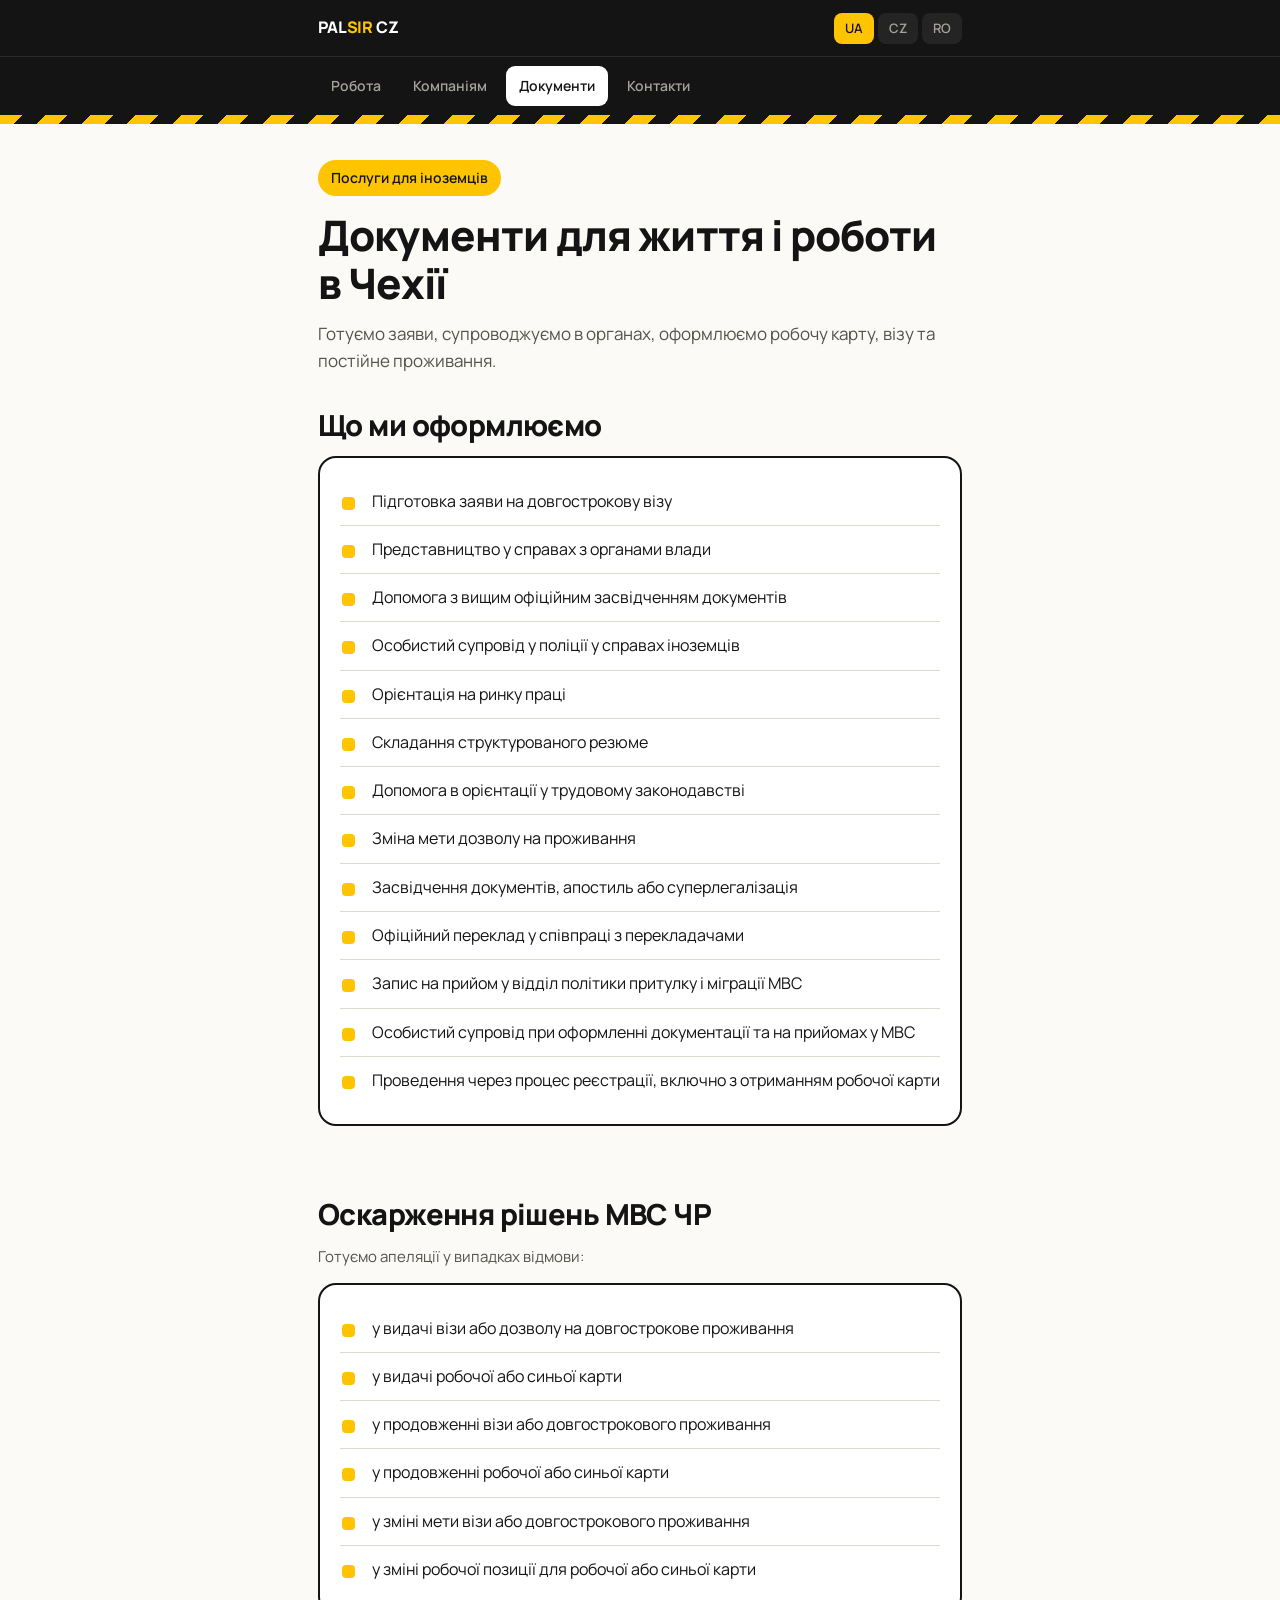
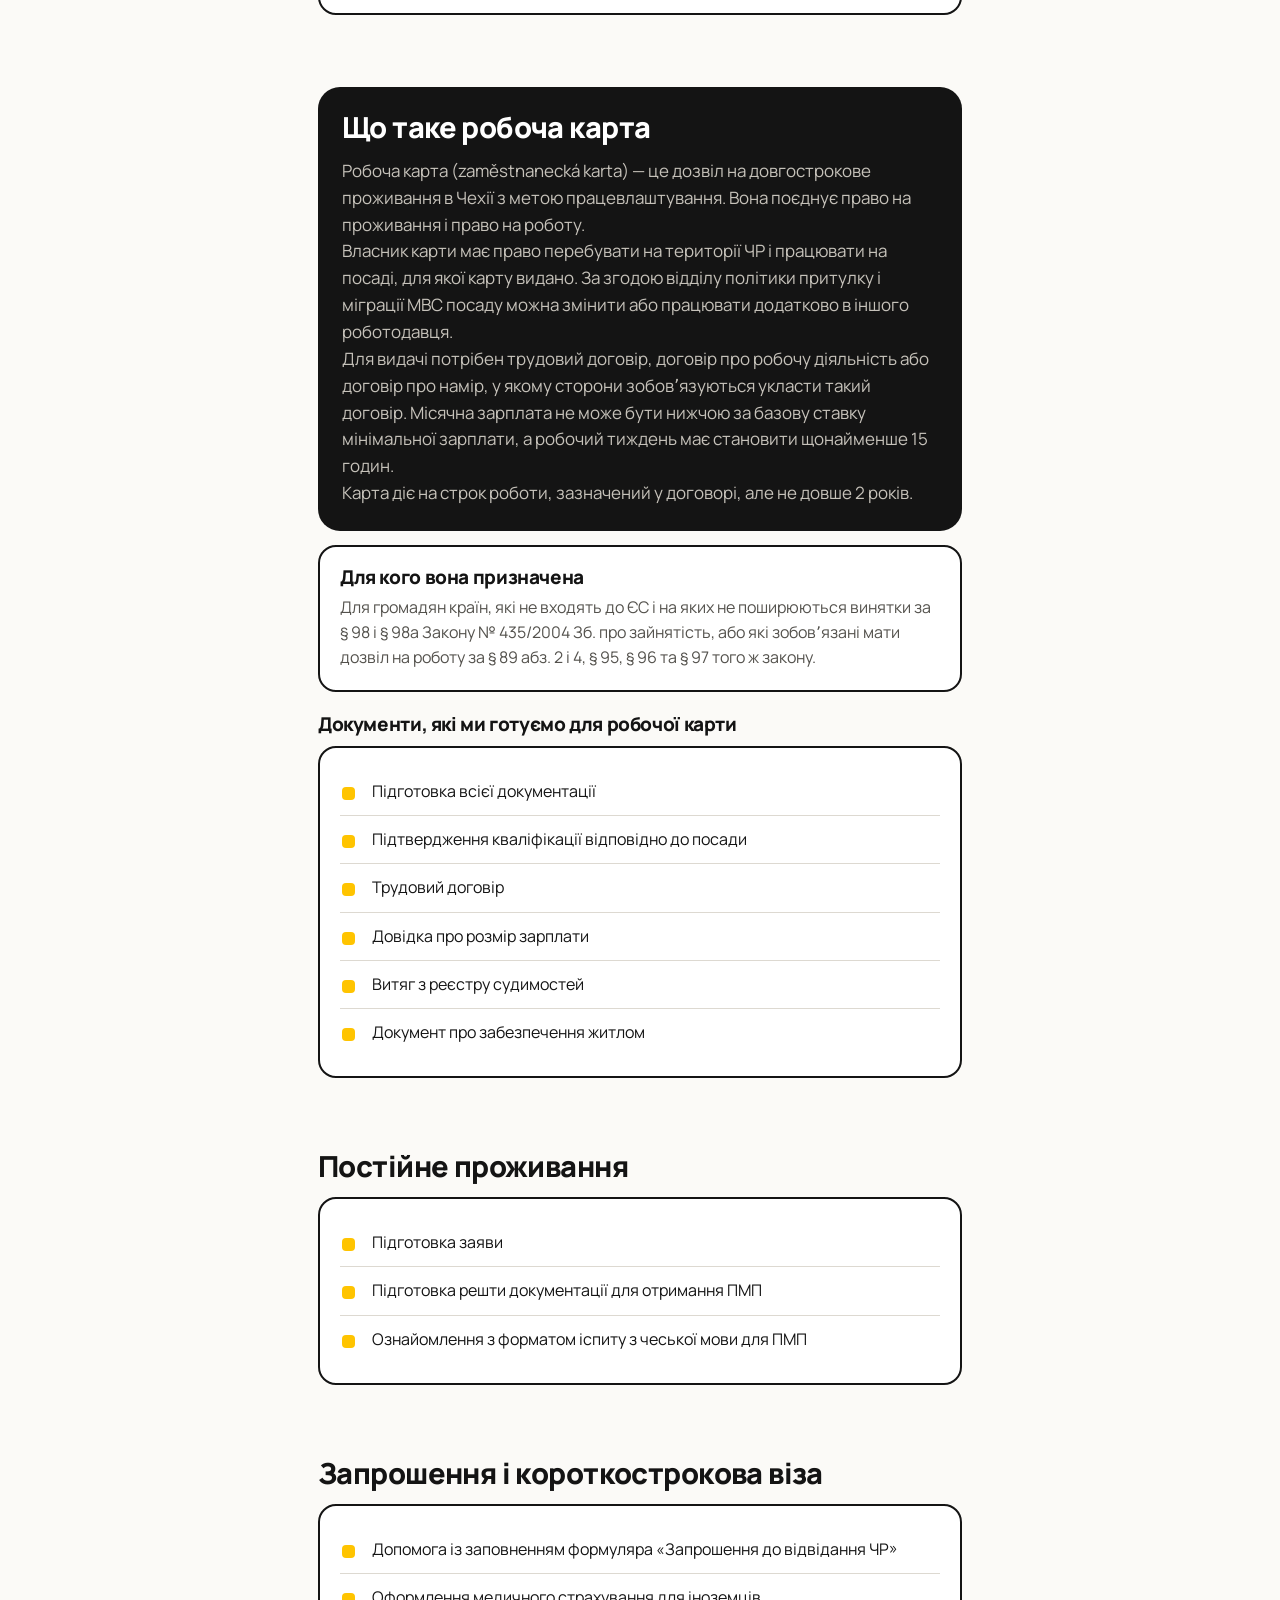
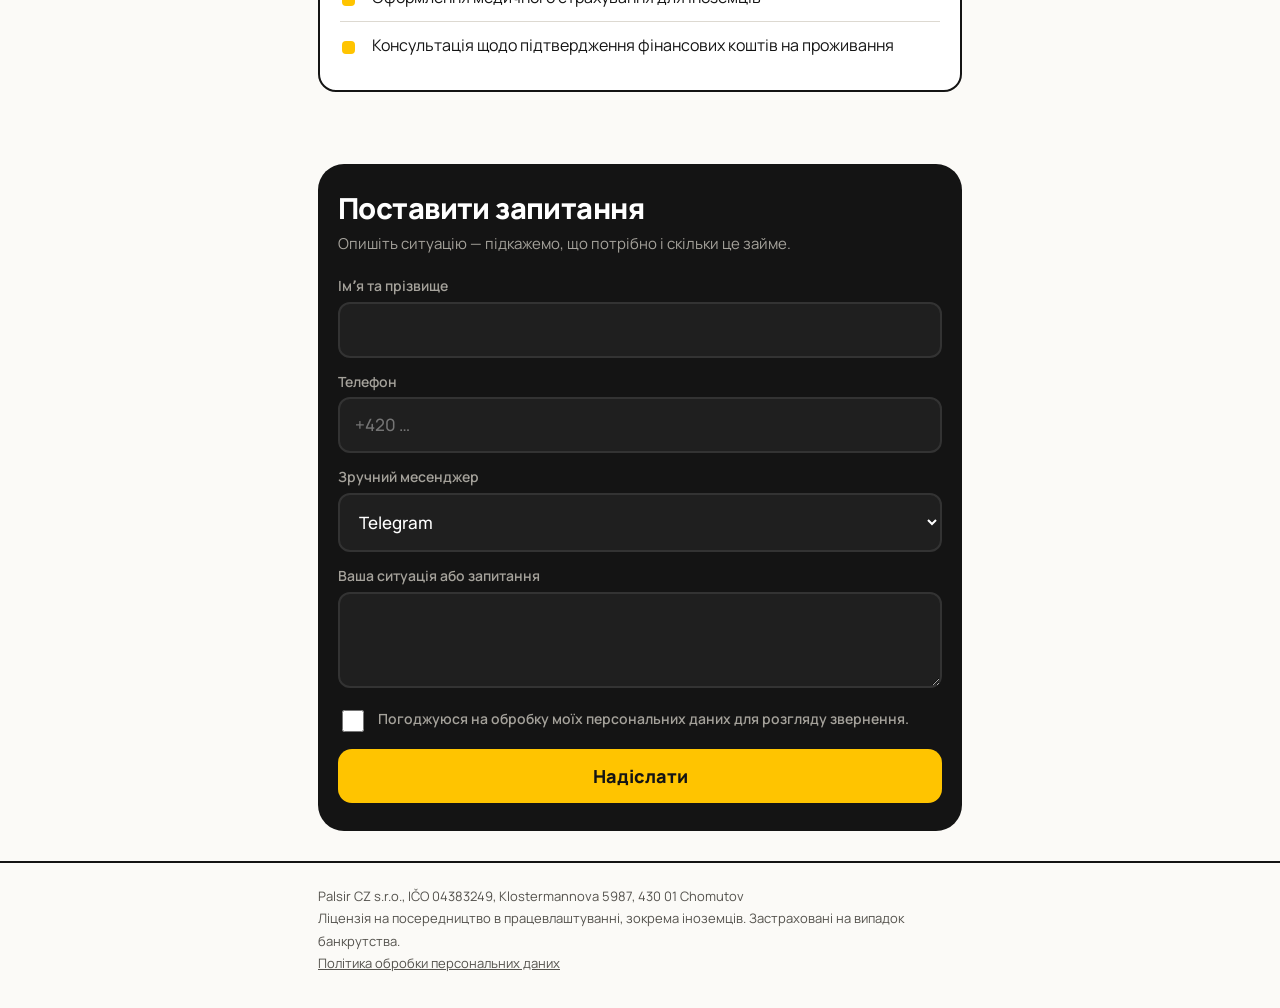
==== dokumenty.html @ dd2554b1 "Add files via upload" ====
<!DOCTYPE html>
<html lang="uk">
<head>
<meta charset="utf-8">
<meta name="viewport" content="width=device-width, initial-scale=1">
<title>Документи для іноземців | Palsir CZ</title>
<meta name="description" content="Робоча карта, довгострокова віза, постійне проживання, запрошення. Оформлення документів і супровід в органах ЧР.">
<link rel="preconnect" href="https://fonts.googleapis.com">
<link rel="preconnect" href="https://fonts.gstatic.com" crossorigin>
<link href="https://fonts.googleapis.com/css2?family=Manrope:wght@400;500;600;800&display=swap" rel="stylesheet">
<link rel="stylesheet" href="style.css">
</head>
<body>

<div class="bar"><div class="wrap">
  <a class="mark" href="index.html">PAL<em>SIR</em> CZ</a>
  <div class="langs" role="group">
    <button data-lang="uk" aria-pressed="true">UA</button>
    <button data-lang="cs" aria-pressed="false">CZ</button>
    <button data-lang="ro" aria-pressed="false">RO</button>
  </div>
</div></div>
<nav class="nav"><div class="wrap">
  <a href="index.html" data-i="navJobs"></a>
  <a href="firmam.html" data-i="navFirms"></a>
  <a href="dokumenty.html" aria-current="page" data-i="navDocs"></a>
  <a href="kontakt.html" data-i="navContact"></a>
</div></nav>
<div class="hazard"></div>

<header><div class="wrap">
  <span class="tag" data-i="tag"></span>
  <h1 data-i="h1"></h1>
  <p class="lead" data-i="lead"></p>
</div></header>

<section><div class="wrap">
  <h2 data-i="agendaTitle"></h2>
  <div class="block"><ul class="ticks" data-html="agendaList"></ul></div>
</div></section>

<section><div class="wrap">
  <h2 data-i="appealTitle"></h2>
  <p class="note" style="margin-bottom:14px" data-i="appealIntro"></p>
  <div class="block"><ul class="ticks" data-html="appealList"></ul></div>
</div></section>

<section><div class="wrap">
  <div class="dark">
    <h2 data-i="cardTitle"></h2>
    <div data-html="cardText"></div>
  </div>
  <div class="block" style="margin-top:14px">
    <h3 data-i="cardWhoTitle"></h3><p data-i="cardWhoText"></p>
  </div>
  <h3 style="margin:22px 0 10px" data-i="cardDocsTitle"></h3>
  <div class="block"><ul class="ticks" data-html="cardDocsList"></ul></div>
</div></section>

<section><div class="wrap">
  <h2 data-i="permTitle"></h2>
  <div class="block"><ul class="ticks" data-html="permList"></ul></div>
</div></section>

<section><div class="wrap">
  <h2 data-i="visaTitle"></h2>
  <div class="block"><ul class="ticks" data-html="visaList"></ul></div>
</div></section>

<div class="wrap"><div class="formsec" id="form">
  <h2 data-i="formTitle"></h2>
  <p class="sub" data-i="formSub"></p>
  <form id="applyForm" class="f" novalidate>
    <div><label for="f-name" data-i="fName"></label><input id="f-name" name="name" required autocomplete="name"></div>
    <div><label for="f-phone" data-i="fPhone"></label><input id="f-phone" name="phone" type="tel" required placeholder="+420 …" autocomplete="tel"></div>
    <div><label for="f-msg" data-i="fMessenger"></label>
      <select id="f-msg" name="messenger">
        <option>Telegram</option><option>Viber</option><option>WhatsApp</option><option data-i="fCall"></option>
      </select></div>
    <div><label for="f-note" data-i="fQuestion"></label><textarea id="f-note" name="note"></textarea></div>
    <div class="check"><input id="f-ok" type="checkbox" required>
      <label for="f-ok" style="margin:0" data-i="fConsent"></label></div>
    <button class="send" type="submit" data-i="fSubmit"></button>
    <div class="msg" id="formMsg"></div>
  </form>
</div></div>

<footer><div class="wrap">
  <p data-i="footCompany"></p>
  <p data-i="footLicense"></p>
  <p><a href="privacy.html" data-i="footPrivacy"></a></p>
</div></footer>

<nav class="dock">
  <a class="call" href="tel:+420608067777" data-i="dockCall"></a>
  <a class="apply" href="#form" data-i="dockApply"></a>
</nav>

<script src="common.js"></script>
<script>
const PAGE = {
uk:{
 tag:"Послуги для іноземців",
 h1:"Документи для життя і роботи в Чехії",
 lead:"Готуємо заяви, супроводжуємо в органах, оформлюємо робочу карту, візу та постійне проживання.",
 agendaTitle:"Що ми оформлюємо",
 agendaList:`<li>Підготовка заяви на довгострокову візу</li>
<li>Представництво у справах з органами влади</li>
<li>Допомога з вищим офіційним засвідченням документів</li>
<li>Особистий супровід у поліції у справах іноземців</li>
<li>Орієнтація на ринку праці</li>
<li>Складання структурованого резюме</li>
<li>Допомога в орієнтації у трудовому законодавстві</li>
<li>Зміна мети дозволу на проживання</li>
<li>Засвідчення документів, апостиль або суперлегалізація</li>
<li>Офіційний переклад у співпраці з перекладачами</li>
<li>Запис на прийом у відділ політики притулку і міграції МВС</li>
<li>Особистий супровід при оформленні документації та на прийомах у МВС</li>
<li>Проведення через процес реєстрації, включно з отриманням робочої карти</li>`,
 appealTitle:"Оскарження рішень МВС ЧР",
 appealIntro:"Готуємо апеляції у випадках відмови:",
 appealList:`<li>у видачі візи або дозволу на довгострокове проживання</li>
<li>у видачі робочої або синьої карти</li>
<li>у продовженні візи або довгострокового проживання</li>
<li>у продовженні робочої або синьої карти</li>
<li>у зміні мети візи або довгострокового проживання</li>
<li>у зміні робочої позиції для робочої або синьої карти</li>`,
 cardTitle:"Що таке робоча карта",
 cardText:`<p>Робоча карта (zaměstnanecká karta) — це дозвіл на довгострокове проживання в Чехії з метою працевлаштування. Вона поєднує право на проживання і право на роботу.</p>
<p>Власник карти має право перебувати на території ЧР і працювати на посаді, для якої карту видано. За згодою відділу політики притулку і міграції МВС посаду можна змінити або працювати додатково в іншого роботодавця.</p>
<p>Для видачі потрібен трудовий договір, договір про робочу діяльність або договір про намір, у якому сторони зобовʼязуються укласти такий договір. Місячна зарплата не може бути нижчою за базову ставку мінімальної зарплати, а робочий тиждень має становити щонайменше 15 годин.</p>
<p>Карта діє на строк роботи, зазначений у договорі, але не довше 2 років.</p>`,
 cardWhoTitle:"Для кого вона призначена",
 cardWhoText:"Для громадян країн, які не входять до ЄС і на яких не поширюються винятки за § 98 і § 98a Закону № 435/2004 Зб. про зайнятість, або які зобовʼязані мати дозвіл на роботу за § 89 абз. 2 і 4, § 95, § 96 та § 97 того ж закону.",
 cardDocsTitle:"Документи, які ми готуємо для робочої карти",
 cardDocsList:`<li>Підготовка всієї документації</li>
<li>Підтвердження кваліфікації відповідно до посади</li>
<li>Трудовий договір</li>
<li>Довідка про розмір зарплати</li>
<li>Витяг з реєстру судимостей</li>
<li>Документ про забезпечення житлом</li>`,
 permTitle:"Постійне проживання",
 permList:`<li>Підготовка заяви</li>
<li>Підготовка решти документації для отримання ПМП</li>
<li>Ознайомлення з форматом іспиту з чеської мови для ПМП</li>`,
 visaTitle:"Запрошення і короткострокова віза",
 visaList:`<li>Допомога із заповненням формуляра «Запрошення до відвідання ЧР»</li>
<li>Оформлення медичного страхування для іноземців</li>
<li>Консультація щодо підтвердження фінансових коштів на проживання</li>`,
 formTitle:"Поставити запитання",
 formSub:"Опишіть ситуацію — підкажемо, що потрібно і скільки це займе.",
 fQuestion:"Ваша ситуація або запитання"
},
cs:{
 tag:"Služby pro cizince",
 h1:"Dokumenty pro život a práci v ČR",
 lead:"Vypracujeme žádosti, zastoupíme vás při jednáních s úřady, vyřídíme zaměstnaneckou kartu, vízum i trvalý pobyt.",
 agendaTitle:"Pro cizince zpracujeme tuto agendu",
 agendaList:`<li>Vypracování žádosti o dlouhodobé vízum</li>
<li>Zastoupení při jednáních s úřady</li>
<li>Pomoc s vyšším úředním ověřením</li>
<li>Osobní asistence při jednání s cizineckou policií</li>
<li>Orientace na trhu práce</li>
<li>Vypracování strukturovaného životopisu</li>
<li>Pomoc v orientaci pracovněprávních předpisů</li>
<li>Změna účelu povolení k pobytu</li>
<li>Ověření dokumentů, apostila nebo superlegalizace</li>
<li>Zajištění úředního překladu ve spolupráci s překladateli</li>
<li>Zajištění termínu na MV, odbor azylové a migrační politiky</li>
<li>Osobní asistence při vyřizování dokumentace a při jednání na MV</li>
<li>Provedení procesem registrace včetně převzetí zaměstnanecké karty</li>`,
 appealTitle:"Zpracování odvolání proti rozhodnutí MVČR",
 appealIntro:"Připravíme odvolání v případě zamítnutí:",
 appealList:`<li>žádosti o vydání víza nebo povolení k dlouhodobému pobytu</li>
<li>žádosti o vydání zaměstnanecké nebo modré karty</li>
<li>žádosti o prodloužení víza nebo dlouhodobého pobytu</li>
<li>žádosti o prodloužení zaměstnanecké nebo modré karty</li>
<li>žádosti o změnu účelu víza nebo dlouhodobého pobytu</li>
<li>žádosti o změnu pracovní pozice u zaměstnanecké nebo modré karty</li>`,
 cardTitle:"Co je zaměstnanecká karta",
 cardText:`<p>Zaměstnanecká karta vydaná Českou republikou je povolení k dlouhodobému pobytu za účelem výkonu zaměstnání. Spojuje oprávnění k pobytu i oprávnění k zaměstnání.</p>
<p>Držitel je oprávněn pobývat na území ČR a pracovat na pracovním místě, na které byla karta vydána. Se souhlasem odboru azylové a migrační politiky MV lze místo změnit nebo pracovat na dalším místě či u dalšího zaměstnavatele.</p>
<p>Pro vydání je nezbytná pracovní smlouva, dohoda o pracovní činnosti nebo smlouva o smlouvě budoucí. Měsíční mzda nesmí být nižší než základní sazba měsíční minimální mzdy a týdenní pracovní doba musí činit nejméně 15 hodin.</p>
<p>Platnost je na dobu výkonu zaměstnání stanovenou ve smlouvě, nejdéle však na 2 roky.</p>`,
 cardWhoTitle:"Pro koho je určena",
 cardWhoText:"Pro cizince ze zemí, které nejsou členy Evropské unie a na které se nevztahuje některá z výjimek uvedených v § 98 a § 98a zákona č. 435/2004 Sb., o zaměstnanosti, nebo kteří jsou povinni mít povolení k zaměstnání podle § 89 odst. 2 a 4, § 95, § 96 a § 97 téhož zákona.",
 cardDocsTitle:"Podklady pro zaměstnaneckou kartu, které zajišťujeme",
 cardDocsList:`<li>Příprava dokumentace pro zaměstnaneckou kartu</li>
<li>Prokázání kvalifikace dle příslušné pracovní pozice</li>
<li>Pracovní smlouva</li>
<li>Mzdový výměr</li>
<li>Výpis z rejstříku trestů</li>
<li>Doklad o zajištění ubytování</li>`,
 permTitle:"Trvalý pobyt",
 permList:`<li>Vypracování žádosti</li>
<li>Příprava další dokumentace k získání trvalého pobytu</li>
<li>Seznámení s podobou zkoušky z českého jazyka pro trvalý pobyt</li>`,
 visaTitle:"Pozvání a krátkodobé vízum",
 visaList:`<li>Pomoc při vyplnění formuláře Pozvání k návštěvě ČR</li>
<li>Sjednání zdravotního pojištění cizinců</li>
<li>Poradenství při doložení finančních prostředků k pobytu</li>`,
 formTitle:"Zeptejte se",
 formSub:"Popište situaci — poradíme, co je potřeba a jak dlouho to trvá.",
 fQuestion:"Vaše situace nebo dotaz"
},
ro:{
 tag:"Servicii pentru străini",
 h1:"Documente pentru viață și muncă în Cehia",
 lead:"Întocmim cererile, vă reprezentăm la autorități, obținem cardul de angajare, viza și rezidența permanentă.",
 agendaTitle:"Ce întocmim pentru străini",
 agendaList:`<li>Întocmirea cererii pentru viza de lungă ședere</li>
<li>Reprezentare în relația cu autoritățile</li>
<li>Asistență la supralegalizarea documentelor</li>
<li>Asistență personală la poliția pentru străini</li>
<li>Orientare pe piața muncii</li>
<li>Redactarea unui CV structurat</li>
<li>Îndrumare privind legislația muncii</li>
<li>Schimbarea scopului permisului de ședere</li>
<li>Legalizarea documentelor, apostilă sau supralegalizare</li>
<li>Traduceri oficiale în colaborare cu traducători autorizați</li>
<li>Programare la Ministerul de Interne, departamentul de politici de azil și migrație</li>
<li>Asistență personală la întocmirea documentelor și la ghișeele ministerului</li>
<li>Însoțire pe tot parcursul înregistrării, inclusiv la ridicarea cardului de angajare</li>`,
 appealTitle:"Contestații împotriva deciziilor Ministerului de Interne",
 appealIntro:"Pregătim contestații în caz de respingere a cererii privind:",
 appealList:`<li>eliberarea vizei sau a permisului de ședere de lungă durată</li>
<li>eliberarea cardului de angajare sau a cărții albastre</li>
<li>prelungirea vizei sau a șederii de lungă durată</li>
<li>prelungirea cardului de angajare sau a cărții albastre</li>
<li>schimbarea scopului vizei sau al șederii de lungă durată</li>
<li>schimbarea postului în cazul cardului de angajare sau al cărții albastre</li>`,
 cardTitle:"Ce este cardul de angajare",
 cardText:`<p>Cardul de angajare (zaměstnanecká karta) este un permis de ședere de lungă durată în Cehia în scop de muncă. Reunește dreptul de ședere și dreptul de a lucra.</p>
<p>Titularul are dreptul să locuiască în Cehia și să lucreze pe postul pentru care a fost emis cardul. Cu acordul departamentului de politici de azil și migrație, postul poate fi schimbat sau se poate lucra suplimentar la alt angajator.</p>
<p>Pentru emitere este necesar un contract de muncă, un contract de activitate sau un antecontract. Salariul lunar nu poate fi mai mic decât salariul minim de bază, iar programul săptămânal trebuie să fie de cel puțin 15 ore.</p>
<p>Valabilitatea este pe durata angajării prevăzute în contract, dar cel mult 2 ani.</p>`,
 cardWhoTitle:"Cui i se adresează",
 cardWhoText:"Cetățenilor din state care nu sunt membre ale Uniunii Europene și cărora nu li se aplică excepțiile din § 98 și § 98a din Legea nr. 435/2004 privind ocuparea forței de muncă, sau care au obligația de a deține permis de muncă conform § 89 alin. 2 și 4, § 95, § 96 și § 97 din aceeași lege.",
 cardDocsTitle:"Documentele pe care le pregătim pentru cardul de angajare",
 cardDocsList:`<li>Pregătirea întregii documentații</li>
<li>Dovada calificării corespunzătoare postului</li>
<li>Contractul de muncă</li>
<li>Decizia de salarizare</li>
<li>Cazierul judiciar</li>
<li>Dovada asigurării cazării</li>`,
 permTitle:"Rezidență permanentă",
 permList:`<li>Întocmirea cererii</li>
<li>Pregătirea documentației necesare pentru obținerea rezidenței permanente</li>
<li>Familiarizarea cu formatul examenului de limbă cehă pentru rezidența permanentă</li>`,
 visaTitle:"Invitație și viză de scurtă ședere",
 visaList:`<li>Asistență la completarea formularului de invitație în Cehia</li>
<li>Încheierea asigurării medicale pentru străini</li>
<li>Consultanță privind dovada mijloacelor financiare pentru ședere</li>`,
 formTitle:"Puneți o întrebare",
 formSub:"Descrieți situația — vă spunem ce este necesar și cât durează.",
 fQuestion:"Situația sau întrebarea dumneavoastră"
}
};
initI18n(PAGE, {title:"h1"});
initForm("applyForm","formMsg");
</script>
</body>
</html>
---- style.css ----
/* ================================================================
   PALSIR CZ — спільні стилі
   Кольори міняються тут, у :root — і одразу на всіх сторінках
   ================================================================ */
:root{
  --ink:#141414;
  --yellow:#FFC400;
  --yellow-deep:#E0AC00;
  --paper:#FBFAF7;
  --body:#54524D;
  --line:#141414;
  --soft:#DDD9D1;
}
*{box-sizing:border-box}
html{scroll-behavior:smooth}
body{margin:0;background:var(--paper);color:var(--ink);
  font-family:Manrope,system-ui,sans-serif;font-size:17px;line-height:1.58;
  -webkit-font-smoothing:antialiased;padding-bottom:84px}
@media(min-width:800px){body{padding-bottom:0}}
h1,h2,h3{margin:0;font-weight:800;line-height:1.13;letter-spacing:-.02em}
p{margin:0}
a{color:inherit}
img{max-width:100%}
.wrap{max-width:680px;margin:0 auto;padding:0 18px}
:focus-visible{outline:3px solid var(--yellow);outline-offset:2px}
@media (prefers-reduced-motion:reduce){*{transition:none!important}}

/* ---------- шапка ---------- */
.bar{position:sticky;top:0;z-index:30;background:var(--ink);color:#fff}
.bar .wrap{display:flex;align-items:center;height:56px;gap:10px}
.mark{font-weight:800;font-size:16px;text-decoration:none;letter-spacing:-.01em;white-space:nowrap}
.mark em{font-style:normal;color:var(--yellow)}
.langs{margin-left:auto;display:flex;gap:4px}
.langs button{font:600 13px/1 Manrope,sans-serif;background:#242424;color:#A5A29B;border:0;
  padding:9px 11px;border-radius:8px;cursor:pointer}
.langs button[aria-pressed="true"]{background:var(--yellow);color:var(--ink)}
.hazard{height:9px;background:repeating-linear-gradient(135deg,var(--yellow) 0 16px,var(--ink) 16px 32px)}

/* ---------- навігація ---------- */
.nav{background:var(--ink);border-top:1px solid #2A2A2A}
.nav .wrap{display:flex;gap:6px;overflow-x:auto;padding-top:9px;padding-bottom:9px;scrollbar-width:none}
.nav .wrap::-webkit-scrollbar{display:none}
.nav a{color:#A5A29B;text-decoration:none;font-weight:600;font-size:14px;
  padding:9px 13px;border-radius:9px;white-space:nowrap}
.nav a:hover{color:#fff;background:#242424}
.nav a[aria-current="page"]{background:#fff;color:var(--ink)}

/* ---------- типографіка сторінок ---------- */
header{padding:36px 0 4px}
h1{font-size:clamp(28px,7.4vw,42px)}
.tag{display:inline-block;background:var(--yellow);font-weight:600;font-size:14px;
  padding:7px 13px;border-radius:999px;margin-bottom:16px}
.lead{margin-top:14px;color:var(--body);font-size:17px}
section{padding:30px 0}
h2{font-size:clamp(22px,5.2vw,29px);margin-bottom:14px}
h3{font-size:19px;margin-bottom:6px}
.prose p+p{margin-top:13px}
.prose{color:var(--body)}
.prose b,.prose strong{color:var(--ink)}
.note{color:var(--body);font-size:15px}

/* ---------- блоки ---------- */
.block{border:2px solid var(--line);border-radius:18px;padding:20px;background:#fff;margin-bottom:12px}
.block p{color:var(--body);font-size:16px}
.block h3+p{margin-top:4px}
.dark{background:var(--ink);color:#fff;border-radius:22px;padding:24px}
.dark h2,.dark h3{color:#fff}
.dark p{color:#C6C2BA}

/* списки з галочками */
.ticks{list-style:none;margin:0;padding:0}
.ticks li{position:relative;padding:11px 0 11px 32px;border-bottom:1px solid var(--soft);font-size:16px}
.ticks li:last-child{border-bottom:0}
.ticks li:before{content:"";position:absolute;left:2px;top:19px;width:13px;height:13px;
  border-radius:4px;background:var(--yellow)}
.ticks.on-dark li{border-color:#2E2E2E;color:#E6E3DE}

/* теги-пігулки */
.tags{display:flex;flex-wrap:wrap;gap:9px;padding:0;margin:0}
.tags li{list-style:none;border:2px solid var(--line);border-radius:999px;padding:10px 16px;
  font-weight:600;font-size:15px;background:#fff}

/* кроки */
.steps{list-style:none;counter-reset:s;margin:0;padding:0}
.steps li{counter-increment:s;display:flex;gap:14px;align-items:flex-start;padding:14px 0}
.steps li+li{border-top:2px dotted #CFCAC0}
.steps li:before{content:counter(s);flex:0 0 auto;width:34px;height:34px;border-radius:10px;
  background:var(--yellow);font:800 16px/34px Manrope,sans-serif;text-align:center}
.steps b{display:block;font-size:18px;font-weight:800}
.steps span{color:var(--body);font-size:16px}

/* фото */
.heroimg{margin-top:20px;border-radius:20px;overflow:hidden;background:var(--soft)}
.heroimg img{display:block;width:100%;height:auto;aspect-ratio:16/10;object-fit:cover}

/* картка оплати */
.paycard{margin:-46px 10px 0;position:relative;z-index:2;background:var(--ink);color:#fff;
  border-radius:20px;padding:24px;box-shadow:0 14px 34px rgba(0,0,0,.24)}
.paycard .l{font-size:14px;color:#A5A29B;font-weight:600}
.paycard .v{font-size:clamp(38px,11vw,54px);font-weight:800;color:var(--yellow);
  letter-spacing:-.03em;line-height:1.05;margin-top:6px;font-variant-numeric:tabular-nums}
.paycard .u{font-size:18px;color:#fff;font-weight:600}
.paycard .fine{font-size:13px;color:#A5A29B;margin-top:10px}

/* кнопки */
.btnrow{display:grid;grid-template-columns:1fr 1fr;gap:10px;margin-top:14px}
.btn{display:flex;align-items:center;justify-content:center;text-decoration:none;font-weight:700;
  border-radius:14px;padding:16px 14px;font-size:16px;border:2px solid var(--ink);text-align:center}
.btn.solid{background:var(--yellow);border-color:var(--yellow)}
.btn.solid:hover{background:var(--yellow-deep);border-color:var(--yellow-deep)}
.btn.ghost:hover{background:var(--ink);color:#fff}
.btn.wide{grid-column:1/-1}

/* ---------- форма ---------- */
.formsec{background:var(--ink);color:#fff;border-radius:26px;padding:28px 20px;margin:30px 0}
.formsec h2{color:#fff}
.formsec .sub{color:#A5A29B;font-size:15px;margin:-6px 0 20px}
.f{display:grid;gap:14px}
label{display:block;font:600 14px/1.4 Manrope,sans-serif;color:#A5A29B;margin-bottom:6px}
input,select,textarea{width:100%;background:#1F1F1F;color:#fff;border:2px solid #333;
  border-radius:12px;padding:15px;font:500 17px/1.3 Manrope,sans-serif}
input:focus,select:focus,textarea:focus{outline:none;border-color:var(--yellow)}
textarea{min-height:96px;resize:vertical}
.check{display:flex;gap:11px;align-items:flex-start;font-size:14px;color:#A5A29B;line-height:1.5}
.check input{width:22px;height:22px;flex:0 0 auto;margin-top:1px;accent-color:var(--yellow)}
button.send{background:var(--yellow);color:var(--ink);border:0;border-radius:14px;padding:18px;
  font:800 18px/1 Manrope,sans-serif;cursor:pointer;width:100%}
button.send:hover{background:var(--yellow-deep)}
button.send:disabled{opacity:.6;cursor:default}
.msg{font-size:15px;padding:14px;border-radius:12px;display:none}
.msg.ok{display:block;background:#17301E;color:#8FE3AA}
.msg.bad{display:block;background:#3A2A12;color:var(--yellow)}

/* ---------- контакти ---------- */
.phone{display:block;font-size:clamp(26px,7vw,40px);font-weight:800;text-decoration:none;
  letter-spacing:-.02em;font-variant-numeric:tabular-nums}
.chips{display:flex;flex-wrap:wrap;gap:9px;margin-top:16px}
.chips a{text-decoration:none;border:2px solid var(--line);border-radius:999px;
  padding:10px 18px;font-weight:700;font-size:15px;background:#fff}
.chips a:hover{background:var(--ink);color:#fff}
.legal{border:2px solid var(--line);border-radius:18px;background:#fff;padding:18px;margin-top:16px}
.legal dl{margin:0;display:grid;grid-template-columns:auto 1fr;gap:9px 16px;font-size:15px}
.legal dt{color:var(--body);font-weight:600}
.legal dd{margin:0;font-weight:600}

/* ---------- підвал і док ---------- */
footer{border-top:2px solid var(--line);margin-top:26px;padding:22px 0 34px;
  color:var(--body);font-size:13px;line-height:1.7}
.dock{position:fixed;left:0;right:0;bottom:0;z-index:40;background:var(--ink);
  padding:11px 14px calc(11px + env(safe-area-inset-bottom));display:flex;gap:9px}
.dock a{flex:1;text-align:center;text-decoration:none;font-weight:800;font-size:16px;
  padding:15px 8px;border-radius:12px}
.dock .call{background:var(--yellow);color:var(--ink)}
.dock .apply{background:#2A2A2A;color:#fff}
@media(min-width:800px){.dock{display:none}}
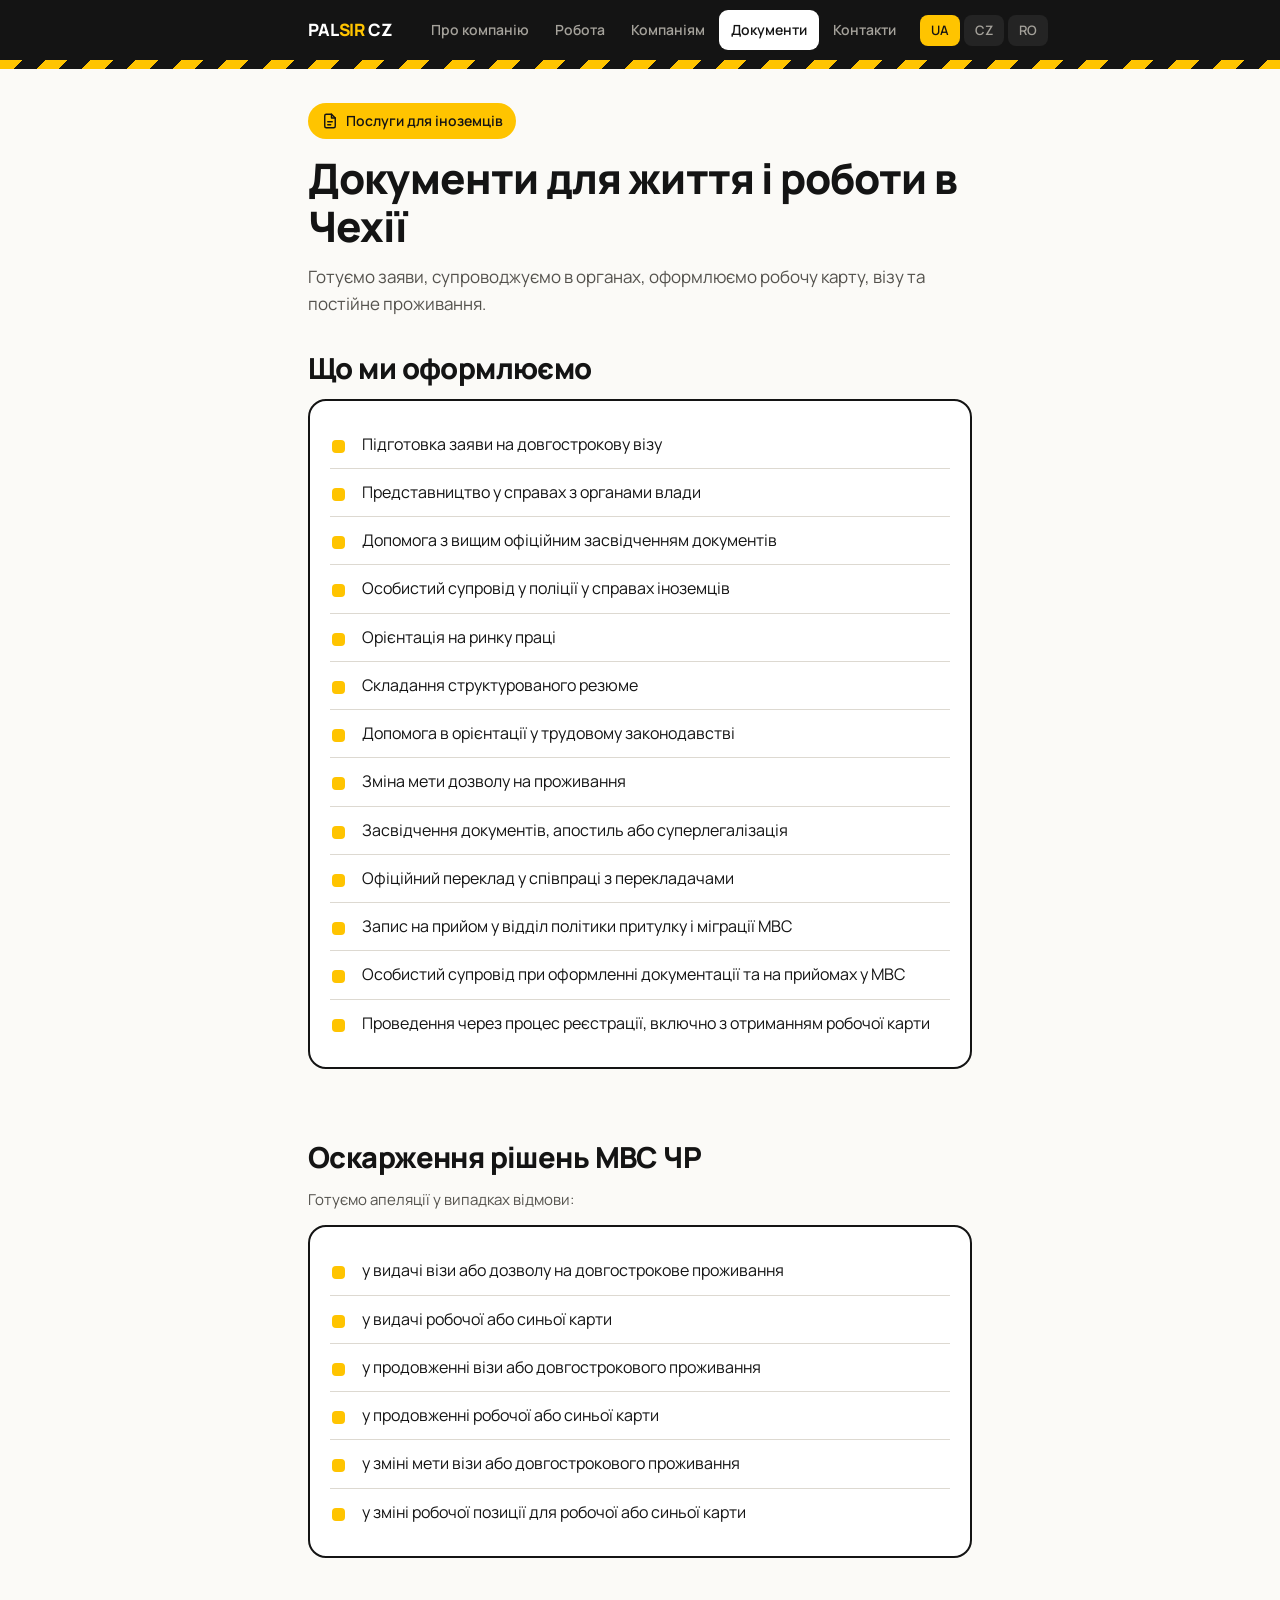
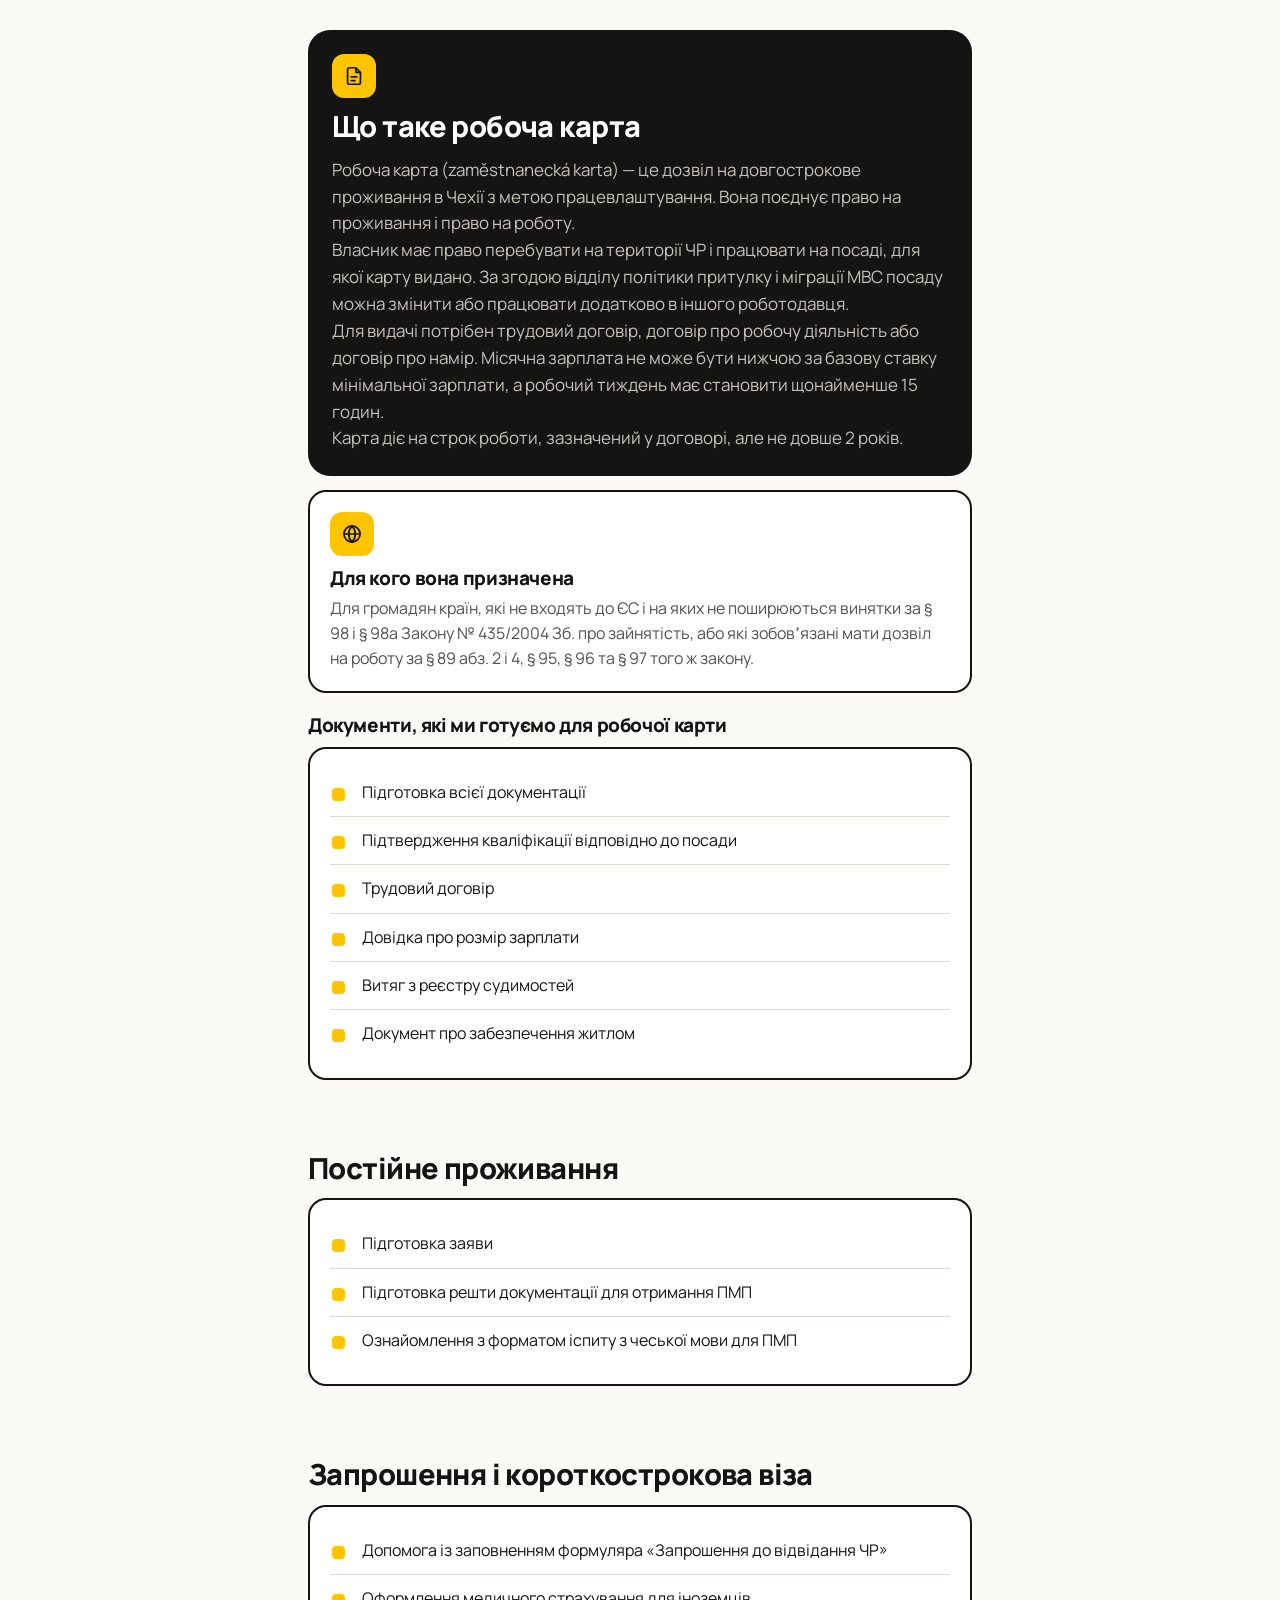
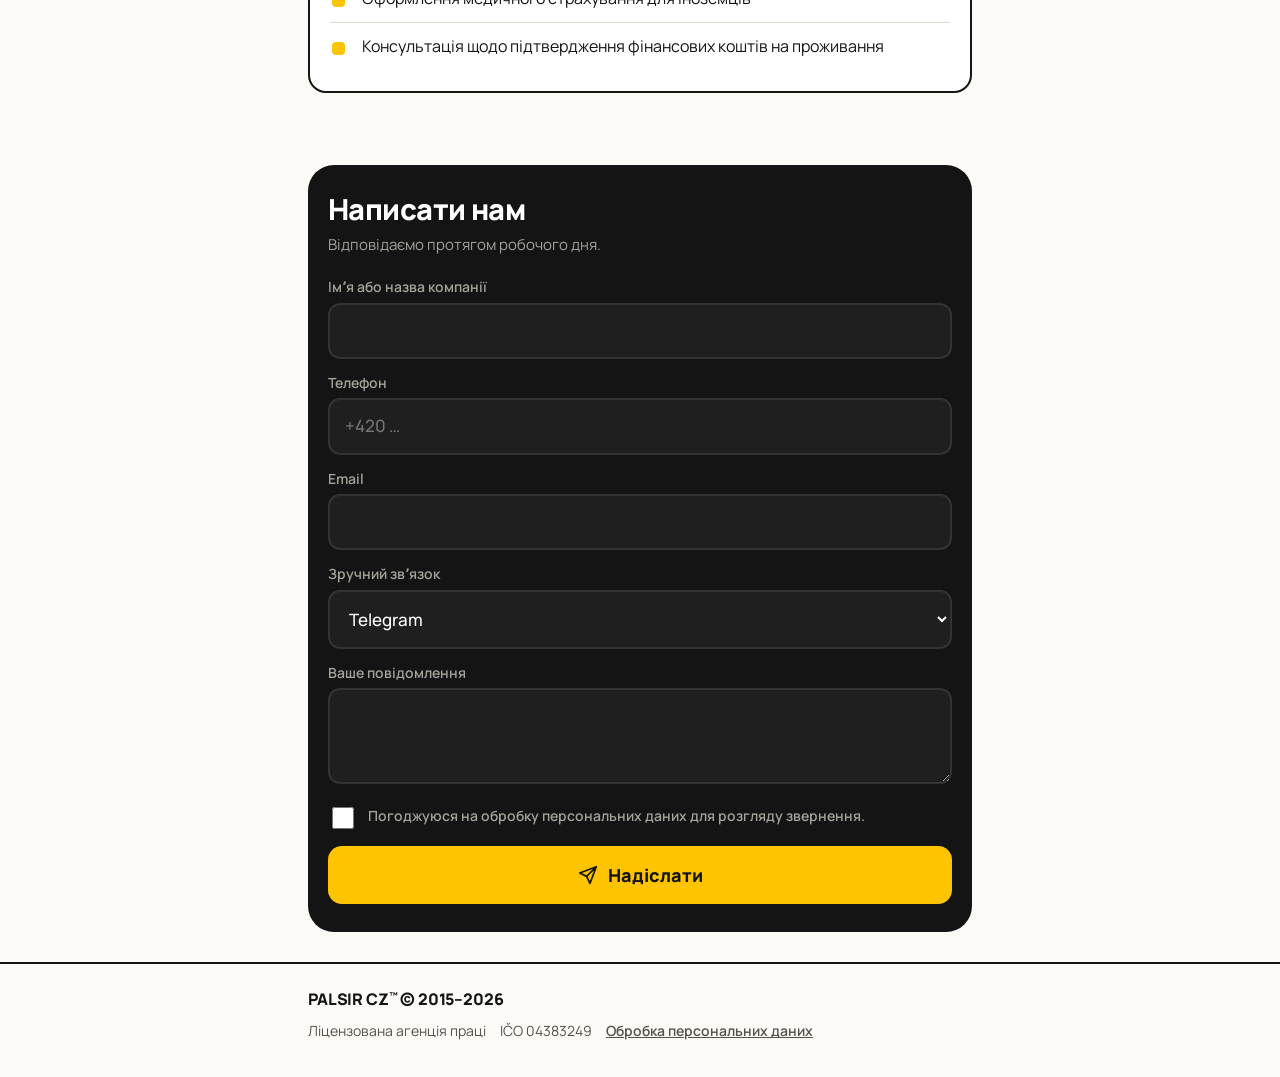
==== commit 5145aa95: "Add files via upload" ====
--- a/dokumenty.html
+++ b/dokumenty.html
@@ -3,8 +3,8 @@
 <head>
 <meta charset="utf-8">
 <meta name="viewport" content="width=device-width, initial-scale=1">
-<title>Документи для іноземців | Palsir CZ</title>
-<meta name="description" content="Робоча карта, довгострокова віза, постійне проживання, запрошення. Оформлення документів і супровід в органах ЧР.">
+<title>Dokumenty pro cizince | Palsir CZ</title>
+<meta name="description" content="Zaměstnanecká karta, dlouhodobé vízum, trvalý pobyt, pozvání. Vyřízení dokumentů a doprovod na úřadech.">
 <link rel="preconnect" href="https://fonts.googleapis.com">
 <link rel="preconnect" href="https://fonts.gstatic.com" crossorigin>
 <link href="https://fonts.googleapis.com/css2?family=Manrope:wght@400;500;600;800&display=swap" rel="stylesheet">
@@ -13,23 +13,31 @@
 <body>
 
 <div class="bar"><div class="wrap">
-  <a class="mark" href="index.html">PAL<em>SIR</em> CZ</a>
+  <a class="mark" href="index.html">
+    <img src="img/logo.png" alt="Palsir CZ">
+    <span class="wordmark">PAL<em>SIR</em> CZ</span>
+  </a>
+  <nav class="nav-desk">
+    <a href="index.html" data-i="navHome"></a>
+    <a href="robota.html" data-i="navJobs"></a>
+    <a href="firmam.html" data-i="navFirms"></a>
+    <a href="dokumenty.html" aria-current="page" data-i="navDocs"></a>
+    <a href="kontakt.html" data-i="navContact"></a>
+  </nav>
   <div class="langs" role="group">
     <button data-lang="uk" aria-pressed="true">UA</button>
     <button data-lang="cs" aria-pressed="false">CZ</button>
     <button data-lang="ro" aria-pressed="false">RO</button>
   </div>
+  <button class="burger" type="button" aria-expanded="false" aria-label="Menu">
+    <svg class="ic"><use href="#i-menu"></use></svg>
+  </button>
 </div></div>
-<nav class="nav"><div class="wrap">
-  <a href="index.html" data-i="navJobs"></a>
-  <a href="firmam.html" data-i="navFirms"></a>
-  <a href="dokumenty.html" aria-current="page" data-i="navDocs"></a>
-  <a href="kontakt.html" data-i="navContact"></a>
-</div></nav>
 <div class="hazard"></div>
 
+
 <header><div class="wrap">
-  <span class="tag" data-i="tag"></span>
+  <span class="tag"><svg class="ic sm"><use href="#i-doc"></use></svg><span data-i="tag"></span></span>
   <h1 data-i="h1"></h1>
   <p class="lead" data-i="lead"></p>
 </div></header>
@@ -46,19 +54,17 @@
 </div></section>
 
 <section><div class="wrap">
-  <div class="dark">
-    <h2 data-i="cardTitle"></h2>
-    <div data-html="cardText"></div>
-  </div>
-  <div class="block" style="margin-top:14px">
-    <h3 data-i="cardWhoTitle"></h3><p data-i="cardWhoText"></p>
-  </div>
+  <div class="dark"><div class="iconbox"><svg class="ic"><use href="#i-doc"></use></svg></div>
+    <h2 data-i="cardTitle"></h2><div data-html="cardText"></div></div>
+  <div class="block" style="margin-top:14px"><div class="iconbox"><svg class="ic"><use href="#i-globe"></use></svg></div>
+    <h3 data-i="cardWhoTitle"></h3><p data-i="cardWhoText"></p></div>
   <h3 style="margin:22px 0 10px" data-i="cardDocsTitle"></h3>
   <div class="block"><ul class="ticks" data-html="cardDocsList"></ul></div>
 </div></section>
 
 <section><div class="wrap">
   <h2 data-i="permTitle"></h2>
+  <div class="figure"><img src="img/foto-pobyt.jpg" data-alt="img1" alt="" loading="lazy"></div>
   <div class="block"><ul class="ticks" data-html="permList"></ul></div>
 </div></section>
 
@@ -67,197 +73,93 @@
   <div class="block"><ul class="ticks" data-html="visaList"></ul></div>
 </div></section>
 
-<div class="wrap"><div class="formsec" id="form">
-  <h2 data-i="formTitle"></h2>
-  <p class="sub" data-i="formSub"></p>
-  <form id="applyForm" class="f" novalidate>
-    <div><label for="f-name" data-i="fName"></label><input id="f-name" name="name" required autocomplete="name"></div>
-    <div><label for="f-phone" data-i="fPhone"></label><input id="f-phone" name="phone" type="tel" required placeholder="+420 …" autocomplete="tel"></div>
-    <div><label for="f-msg" data-i="fMessenger"></label>
-      <select id="f-msg" name="messenger">
-        <option>Telegram</option><option>Viber</option><option>WhatsApp</option><option data-i="fCall"></option>
-      </select></div>
-    <div><label for="f-note" data-i="fQuestion"></label><textarea id="f-note" name="note"></textarea></div>
-    <div class="check"><input id="f-ok" type="checkbox" required>
-      <label for="f-ok" style="margin:0" data-i="fConsent"></label></div>
-    <button class="send" type="submit" data-i="fSubmit"></button>
-    <div class="msg" id="formMsg"></div>
-  </form>
-</div></div>
+
+<div class="wrap"><div data-form id="form"></div></div>
 
 <footer><div class="wrap">
-  <p data-i="footCompany"></p>
-  <p data-i="footLicense"></p>
-  <p><a href="privacy.html" data-i="footPrivacy"></a></p>
+  <p class="brand">PALSIR CZ<sup>&#8482;</sup> &copy; 2015–2026</p>
+  <div class="frow">
+    <span data-i="footTagline"></span>
+    <span>IČO 04383249</span>
+    <a href="privacy.html" data-i="footPrivacy"></a>
+  </div>
 </div></footer>
 
 <nav class="dock">
-  <a class="call" href="tel:+420608067777" data-i="dockCall"></a>
-  <a class="apply" href="#form" data-i="dockApply"></a>
+  <a class="call" href="tel:+420608067777">
+    <svg class="ic"><use href="#i-phone"></use></svg><span data-i="dockCall"></span></a>
+  <a class="apply" href="#form">
+    <svg class="ic"><use href="#i-send"></use></svg><span data-i="dockApply"></span></a>
 </nav>
 
 <script src="common.js"></script>
 <script>
 const PAGE = {
-uk:{
- tag:"Послуги для іноземців",
- h1:"Документи для життя і роботи в Чехії",
- lead:"Готуємо заяви, супроводжуємо в органах, оформлюємо робочу карту, візу та постійне проживання.",
- agendaTitle:"Що ми оформлюємо",
- agendaList:`<li>Підготовка заяви на довгострокову візу</li>
-<li>Представництво у справах з органами влади</li>
-<li>Допомога з вищим офіційним засвідченням документів</li>
-<li>Особистий супровід у поліції у справах іноземців</li>
-<li>Орієнтація на ринку праці</li>
-<li>Складання структурованого резюме</li>
-<li>Допомога в орієнтації у трудовому законодавстві</li>
-<li>Зміна мети дозволу на проживання</li>
-<li>Засвідчення документів, апостиль або суперлегалізація</li>
-<li>Офіційний переклад у співпраці з перекладачами</li>
-<li>Запис на прийом у відділ політики притулку і міграції МВС</li>
-<li>Особистий супровід при оформленні документації та на прийомах у МВС</li>
-<li>Проведення через процес реєстрації, включно з отриманням робочої карти</li>`,
- appealTitle:"Оскарження рішень МВС ЧР",
- appealIntro:"Готуємо апеляції у випадках відмови:",
- appealList:`<li>у видачі візи або дозволу на довгострокове проживання</li>
-<li>у видачі робочої або синьої карти</li>
-<li>у продовженні візи або довгострокового проживання</li>
-<li>у продовженні робочої або синьої карти</li>
-<li>у зміні мети візи або довгострокового проживання</li>
-<li>у зміні робочої позиції для робочої або синьої карти</li>`,
- cardTitle:"Що таке робоча карта",
- cardText:`<p>Робоча карта (zaměstnanecká karta) — це дозвіл на довгострокове проживання в Чехії з метою працевлаштування. Вона поєднує право на проживання і право на роботу.</p>
-<p>Власник карти має право перебувати на території ЧР і працювати на посаді, для якої карту видано. За згодою відділу політики притулку і міграції МВС посаду можна змінити або працювати додатково в іншого роботодавця.</p>
-<p>Для видачі потрібен трудовий договір, договір про робочу діяльність або договір про намір, у якому сторони зобовʼязуються укласти такий договір. Місячна зарплата не може бути нижчою за базову ставку мінімальної зарплати, а робочий тиждень має становити щонайменше 15 годин.</p>
-<p>Карта діє на строк роботи, зазначений у договорі, але не довше 2 років.</p>`,
- cardWhoTitle:"Для кого вона призначена",
- cardWhoText:"Для громадян країн, які не входять до ЄС і на яких не поширюються винятки за § 98 і § 98a Закону № 435/2004 Зб. про зайнятість, або які зобовʼязані мати дозвіл на роботу за § 89 абз. 2 і 4, § 95, § 96 та § 97 того ж закону.",
- cardDocsTitle:"Документи, які ми готуємо для робочої карти",
- cardDocsList:`<li>Підготовка всієї документації</li>
-<li>Підтвердження кваліфікації відповідно до посади</li>
-<li>Трудовий договір</li>
-<li>Довідка про розмір зарплати</li>
-<li>Витяг з реєстру судимостей</li>
-<li>Документ про забезпечення житлом</li>`,
- permTitle:"Постійне проживання",
- permList:`<li>Підготовка заяви</li>
-<li>Підготовка решти документації для отримання ПМП</li>
-<li>Ознайомлення з форматом іспиту з чеської мови для ПМП</li>`,
- visaTitle:"Запрошення і короткострокова віза",
- visaList:`<li>Допомога із заповненням формуляра «Запрошення до відвідання ЧР»</li>
-<li>Оформлення медичного страхування для іноземців</li>
-<li>Консультація щодо підтвердження фінансових коштів на проживання</li>`,
- formTitle:"Поставити запитання",
- formSub:"Опишіть ситуацію — підкажемо, що потрібно і скільки це займе.",
- fQuestion:"Ваша ситуація або запитання"
-},
-cs:{
- tag:"Služby pro cizince",
- h1:"Dokumenty pro život a práci v ČR",
- lead:"Vypracujeme žádosti, zastoupíme vás při jednáních s úřady, vyřídíme zaměstnaneckou kartu, vízum i trvalý pobyt.",
- agendaTitle:"Pro cizince zpracujeme tuto agendu",
- agendaList:`<li>Vypracování žádosti o dlouhodobé vízum</li>
-<li>Zastoupení při jednáních s úřady</li>
-<li>Pomoc s vyšším úředním ověřením</li>
-<li>Osobní asistence při jednání s cizineckou policií</li>
-<li>Orientace na trhu práce</li>
-<li>Vypracování strukturovaného životopisu</li>
-<li>Pomoc v orientaci pracovněprávních předpisů</li>
-<li>Změna účelu povolení k pobytu</li>
-<li>Ověření dokumentů, apostila nebo superlegalizace</li>
-<li>Zajištění úředního překladu ve spolupráci s překladateli</li>
-<li>Zajištění termínu na MV, odbor azylové a migrační politiky</li>
-<li>Osobní asistence při vyřizování dokumentace a při jednání na MV</li>
-<li>Provedení procesem registrace včetně převzetí zaměstnanecké karty</li>`,
- appealTitle:"Zpracování odvolání proti rozhodnutí MVČR",
- appealIntro:"Připravíme odvolání v případě zamítnutí:",
- appealList:`<li>žádosti o vydání víza nebo povolení k dlouhodobému pobytu</li>
-<li>žádosti o vydání zaměstnanecké nebo modré karty</li>
-<li>žádosti o prodloužení víza nebo dlouhodobého pobytu</li>
-<li>žádosti o prodloužení zaměstnanecké nebo modré karty</li>
-<li>žádosti o změnu účelu víza nebo dlouhodobého pobytu</li>
-<li>žádosti o změnu pracovní pozice u zaměstnanecké nebo modré karty</li>`,
- cardTitle:"Co je zaměstnanecká karta",
- cardText:`<p>Zaměstnanecká karta vydaná Českou republikou je povolení k dlouhodobému pobytu za účelem výkonu zaměstnání. Spojuje oprávnění k pobytu i oprávnění k zaměstnání.</p>
-<p>Držitel je oprávněn pobývat na území ČR a pracovat na pracovním místě, na které byla karta vydána. Se souhlasem odboru azylové a migrační politiky MV lze místo změnit nebo pracovat na dalším místě či u dalšího zaměstnavatele.</p>
-<p>Pro vydání je nezbytná pracovní smlouva, dohoda o pracovní činnosti nebo smlouva o smlouvě budoucí. Měsíční mzda nesmí být nižší než základní sazba měsíční minimální mzdy a týdenní pracovní doba musí činit nejméně 15 hodin.</p>
-<p>Platnost je na dobu výkonu zaměstnání stanovenou ve smlouvě, nejdéle však na 2 roky.</p>`,
- cardWhoTitle:"Pro koho je určena",
- cardWhoText:"Pro cizince ze zemí, které nejsou členy Evropské unie a na které se nevztahuje některá z výjimek uvedených v § 98 a § 98a zákona č. 435/2004 Sb., o zaměstnanosti, nebo kteří jsou povinni mít povolení k zaměstnání podle § 89 odst. 2 a 4, § 95, § 96 a § 97 téhož zákona.",
- cardDocsTitle:"Podklady pro zaměstnaneckou kartu, které zajišťujeme",
- cardDocsList:`<li>Příprava dokumentace pro zaměstnaneckou kartu</li>
-<li>Prokázání kvalifikace dle příslušné pracovní pozice</li>
-<li>Pracovní smlouva</li>
-<li>Mzdový výměr</li>
-<li>Výpis z rejstříku trestů</li>
-<li>Doklad o zajištění ubytování</li>`,
- permTitle:"Trvalý pobyt",
- permList:`<li>Vypracování žádosti</li>
-<li>Příprava další dokumentace k získání trvalého pobytu</li>
-<li>Seznámení s podobou zkoušky z českého jazyka pro trvalý pobyt</li>`,
- visaTitle:"Pozvání a krátkodobé vízum",
- visaList:`<li>Pomoc při vyplnění formuláře Pozvání k návštěvě ČR</li>
-<li>Sjednání zdravotního pojištění cizinců</li>
-<li>Poradenství při doložení finančních prostředků k pobytu</li>`,
- formTitle:"Zeptejte se",
- formSub:"Popište situaci — poradíme, co je potřeba a jak dlouho to trvá.",
- fQuestion:"Vaše situace nebo dotaz"
-},
-ro:{
- tag:"Servicii pentru străini",
- h1:"Documente pentru viață și muncă în Cehia",
- lead:"Întocmim cererile, vă reprezentăm la autorități, obținem cardul de angajare, viza și rezidența permanentă.",
- agendaTitle:"Ce întocmim pentru străini",
- agendaList:`<li>Întocmirea cererii pentru viza de lungă ședere</li>
-<li>Reprezentare în relația cu autoritățile</li>
-<li>Asistență la supralegalizarea documentelor</li>
-<li>Asistență personală la poliția pentru străini</li>
-<li>Orientare pe piața muncii</li>
-<li>Redactarea unui CV structurat</li>
-<li>Îndrumare privind legislația muncii</li>
-<li>Schimbarea scopului permisului de ședere</li>
-<li>Legalizarea documentelor, apostilă sau supralegalizare</li>
-<li>Traduceri oficiale în colaborare cu traducători autorizați</li>
-<li>Programare la Ministerul de Interne, departamentul de politici de azil și migrație</li>
-<li>Asistență personală la întocmirea documentelor și la ghișeele ministerului</li>
-<li>Însoțire pe tot parcursul înregistrării, inclusiv la ridicarea cardului de angajare</li>`,
- appealTitle:"Contestații împotriva deciziilor Ministerului de Interne",
- appealIntro:"Pregătim contestații în caz de respingere a cererii privind:",
- appealList:`<li>eliberarea vizei sau a permisului de ședere de lungă durată</li>
-<li>eliberarea cardului de angajare sau a cărții albastre</li>
-<li>prelungirea vizei sau a șederii de lungă durată</li>
-<li>prelungirea cardului de angajare sau a cărții albastre</li>
-<li>schimbarea scopului vizei sau al șederii de lungă durată</li>
-<li>schimbarea postului în cazul cardului de angajare sau al cărții albastre</li>`,
- cardTitle:"Ce este cardul de angajare",
- cardText:`<p>Cardul de angajare (zaměstnanecká karta) este un permis de ședere de lungă durată în Cehia în scop de muncă. Reunește dreptul de ședere și dreptul de a lucra.</p>
-<p>Titularul are dreptul să locuiască în Cehia și să lucreze pe postul pentru care a fost emis cardul. Cu acordul departamentului de politici de azil și migrație, postul poate fi schimbat sau se poate lucra suplimentar la alt angajator.</p>
-<p>Pentru emitere este necesar un contract de muncă, un contract de activitate sau un antecontract. Salariul lunar nu poate fi mai mic decât salariul minim de bază, iar programul săptămânal trebuie să fie de cel puțin 15 ore.</p>
-<p>Valabilitatea este pe durata angajării prevăzute în contract, dar cel mult 2 ani.</p>`,
- cardWhoTitle:"Cui i se adresează",
- cardWhoText:"Cetățenilor din state care nu sunt membre ale Uniunii Europene și cărora nu li se aplică excepțiile din § 98 și § 98a din Legea nr. 435/2004 privind ocuparea forței de muncă, sau care au obligația de a deține permis de muncă conform § 89 alin. 2 și 4, § 95, § 96 și § 97 din aceeași lege.",
- cardDocsTitle:"Documentele pe care le pregătim pentru cardul de angajare",
- cardDocsList:`<li>Pregătirea întregii documentații</li>
-<li>Dovada calificării corespunzătoare postului</li>
-<li>Contractul de muncă</li>
-<li>Decizia de salarizare</li>
-<li>Cazierul judiciar</li>
-<li>Dovada asigurării cazării</li>`,
- permTitle:"Rezidență permanentă",
- permList:`<li>Întocmirea cererii</li>
-<li>Pregătirea documentației necesare pentru obținerea rezidenței permanente</li>
-<li>Familiarizarea cu formatul examenului de limbă cehă pentru rezidența permanentă</li>`,
- visaTitle:"Invitație și viză de scurtă ședere",
- visaList:`<li>Asistență la completarea formularului de invitație în Cehia</li>
-<li>Încheierea asigurării medicale pentru străini</li>
-<li>Consultanță privind dovada mijloacelor financiare pentru ședere</li>`,
- formTitle:"Puneți o întrebare",
- formSub:"Descrieți situația — vă spunem ce este necesar și cât durează.",
- fQuestion:"Situația sau întrebarea dumneavoastră"
-}
+ "uk": {
+  "tag": "Послуги для іноземців",
+  "h1": "Документи для життя і роботи в Чехії",
+  "lead": "Готуємо заяви, супроводжуємо в органах, оформлюємо робочу карту, візу та постійне проживання.",
+  "img1": "Документи для проживання",
+  "agendaTitle": "Що ми оформлюємо",
+  "agendaList": "<li>Підготовка заяви на довгострокову візу</li>\n<li>Представництво у справах з органами влади</li>\n<li>Допомога з вищим офіційним засвідченням документів</li>\n<li>Особистий супровід у поліції у справах іноземців</li>\n<li>Орієнтація на ринку праці</li>\n<li>Складання структурованого резюме</li>\n<li>Допомога в орієнтації у трудовому законодавстві</li>\n<li>Зміна мети дозволу на проживання</li>\n<li>Засвідчення документів, апостиль або суперлегалізація</li>\n<li>Офіційний переклад у співпраці з перекладачами</li>\n<li>Запис на прийом у відділ політики притулку і міграції МВС</li>\n<li>Особистий супровід при оформленні документації та на прийомах у МВС</li>\n<li>Проведення через процес реєстрації, включно з отриманням робочої карти</li>",
+  "appealTitle": "Оскарження рішень МВС ЧР",
+  "appealIntro": "Готуємо апеляції у випадках відмови:",
+  "appealList": "<li>у видачі візи або дозволу на довгострокове проживання</li>\n<li>у видачі робочої або синьої карти</li>\n<li>у продовженні візи або довгострокового проживання</li>\n<li>у продовженні робочої або синьої карти</li>\n<li>у зміні мети візи або довгострокового проживання</li>\n<li>у зміні робочої позиції для робочої або синьої карти</li>",
+  "cardTitle": "Що таке робоча карта",
+  "cardText": "<p>Робоча карта (zaměstnanecká karta) — це дозвіл на довгострокове проживання в Чехії з метою працевлаштування. Вона поєднує право на проживання і право на роботу.</p>\n<p>Власник має право перебувати на території ЧР і працювати на посаді, для якої карту видано. За згодою відділу політики притулку і міграції МВС посаду можна змінити або працювати додатково в іншого роботодавця.</p>\n<p>Для видачі потрібен трудовий договір, договір про робочу діяльність або договір про намір. Місячна зарплата не може бути нижчою за базову ставку мінімальної зарплати, а робочий тиждень має становити щонайменше 15 годин.</p>\n<p>Карта діє на строк роботи, зазначений у договорі, але не довше 2 років.</p>",
+  "cardWhoTitle": "Для кого вона призначена",
+  "cardWhoText": "Для громадян країн, які не входять до ЄС і на яких не поширюються винятки за § 98 і § 98a Закону № 435/2004 Зб. про зайнятість, або які зобовʼязані мати дозвіл на роботу за § 89 абз. 2 і 4, § 95, § 96 та § 97 того ж закону.",
+  "cardDocsTitle": "Документи, які ми готуємо для робочої карти",
+  "cardDocsList": "<li>Підготовка всієї документації</li>\n<li>Підтвердження кваліфікації відповідно до посади</li>\n<li>Трудовий договір</li>\n<li>Довідка про розмір зарплати</li>\n<li>Витяг з реєстру судимостей</li>\n<li>Документ про забезпечення житлом</li>",
+  "permTitle": "Постійне проживання",
+  "permList": "<li>Підготовка заяви</li>\n<li>Підготовка решти документації для отримання ПМП</li>\n<li>Ознайомлення з форматом іспиту з чеської мови для ПМП</li>",
+  "visaTitle": "Запрошення і короткострокова віза",
+  "visaList": "<li>Допомога із заповненням формуляра «Запрошення до відвідання ЧР»</li>\n<li>Оформлення медичного страхування для іноземців</li>\n<li>Консультація щодо підтвердження фінансових коштів на проживання</li>"
+ },
+ "cs": {
+  "tag": "Služby pro cizince",
+  "h1": "Dokumenty pro život a práci v ČR",
+  "lead": "Vypracujeme žádosti, zastoupíme vás při jednáních s úřady, vyřídíme zaměstnaneckou kartu, vízum i trvalý pobyt.",
+  "img1": "Dokumenty k pobytu",
+  "agendaTitle": "Pro cizince zpracujeme tuto agendu",
+  "agendaList": "<li>Vypracování žádosti o dlouhodobé vízum</li>\n<li>Zastoupení při jednáních s úřady</li>\n<li>Pomoc s vyšším úředním ověřením</li>\n<li>Osobní asistence při jednání s cizineckou policií</li>\n<li>Orientace na trhu práce</li>\n<li>Vypracování strukturovaného životopisu</li>\n<li>Pomoc v orientaci pracovněprávních předpisů</li>\n<li>Změna účelu povolení k pobytu</li>\n<li>Ověření dokumentů, apostila nebo superlegalizace</li>\n<li>Zajištění úředního překladu ve spolupráci s překladateli</li>\n<li>Zajištění termínu na MV, odbor azylové a migrační politiky</li>\n<li>Osobní asistence při vyřizování dokumentace a při jednání na MV</li>\n<li>Provedení procesem registrace včetně převzetí zaměstnanecké karty</li>",
+  "appealTitle": "Zpracování odvolání proti rozhodnutí MVČR",
+  "appealIntro": "Připravíme odvolání v případě zamítnutí:",
+  "appealList": "<li>žádosti o vydání víza nebo povolení k dlouhodobému pobytu</li>\n<li>žádosti o vydání zaměstnanecké nebo modré karty</li>\n<li>žádosti o prodloužení víza nebo dlouhodobého pobytu</li>\n<li>žádosti o prodloužení zaměstnanecké nebo modré karty</li>\n<li>žádosti o změnu účelu víza nebo dlouhodobého pobytu</li>\n<li>žádosti o změnu pracovní pozice u zaměstnanecké nebo modré karty</li>",
+  "cardTitle": "Co je zaměstnanecká karta",
+  "cardText": "<p>Zaměstnanecká karta vydaná Českou republikou je povolení k dlouhodobému pobytu za účelem výkonu zaměstnání. Spojuje oprávnění k pobytu i oprávnění k zaměstnání.</p>\n<p>Držitel je oprávněn pobývat na území ČR a pracovat na pracovním místě, na které byla karta vydána. Se souhlasem odboru azylové a migrační politiky MV lze místo změnit nebo pracovat u dalšího zaměstnavatele.</p>\n<p>Pro vydání je nezbytná pracovní smlouva, dohoda o pracovní činnosti nebo smlouva o smlouvě budoucí. Měsíční mzda nesmí být nižší než základní sazba měsíční minimální mzdy a týdenní pracovní doba musí činit nejméně 15 hodin.</p>\n<p>Platnost je na dobu výkonu zaměstnání stanovenou ve smlouvě, nejdéle však na 2 roky.</p>",
+  "cardWhoTitle": "Pro koho je určena",
+  "cardWhoText": "Pro cizince ze zemí, které nejsou členy Evropské unie a na které se nevztahuje některá z výjimek uvedených v § 98 a § 98a zákona č. 435/2004 Sb., o zaměstnanosti, nebo kteří jsou povinni mít povolení k zaměstnání podle § 89 odst. 2 a 4, § 95, § 96 a § 97 téhož zákona.",
+  "cardDocsTitle": "Podklady pro zaměstnaneckou kartu, které zajišťujeme",
+  "cardDocsList": "<li>Příprava dokumentace pro zaměstnaneckou kartu</li>\n<li>Prokázání kvalifikace dle příslušné pracovní pozice</li>\n<li>Pracovní smlouva</li>\n<li>Mzdový výměr</li>\n<li>Výpis z rejstříku trestů</li>\n<li>Doklad o zajištění ubytování</li>",
+  "permTitle": "Trvalý pobyt",
+  "permList": "<li>Vypracování žádosti</li>\n<li>Příprava další dokumentace k získání trvalého pobytu</li>\n<li>Seznámení s podobou zkoušky z českého jazyka pro trvalý pobyt</li>",
+  "visaTitle": "Pozvání a krátkodobé vízum",
+  "visaList": "<li>Pomoc při vyplnění formuláře Pozvání k návštěvě ČR</li>\n<li>Sjednání zdravotního pojištění cizinců</li>\n<li>Poradenství při doložení finančních prostředků k pobytu</li>"
+ },
+ "ro": {
+  "tag": "Servicii pentru străini",
+  "h1": "Documente pentru viață și muncă în Cehia",
+  "lead": "Întocmim cererile, vă reprezentăm la autorități, obținem cardul de angajare, viza și rezidența permanentă.",
+  "img1": "Documente de ședere",
+  "agendaTitle": "Ce întocmim pentru străini",
+  "agendaList": "<li>Întocmirea cererii pentru viza de lungă ședere</li>\n<li>Reprezentare în relația cu autoritățile</li>\n<li>Asistență la supralegalizarea documentelor</li>\n<li>Asistență personală la poliția pentru străini</li>\n<li>Orientare pe piața muncii</li>\n<li>Redactarea unui CV structurat</li>\n<li>Îndrumare privind legislația muncii</li>\n<li>Schimbarea scopului permisului de ședere</li>\n<li>Legalizarea documentelor, apostilă sau supralegalizare</li>\n<li>Traduceri oficiale în colaborare cu traducători autorizați</li>\n<li>Programare la Ministerul de Interne, departamentul de politici de azil și migrație</li>\n<li>Asistență personală la întocmirea documentelor și la ghișeele ministerului</li>\n<li>Însoțire pe tot parcursul înregistrării, inclusiv la ridicarea cardului de angajare</li>",
+  "appealTitle": "Contestații împotriva deciziilor Ministerului de Interne",
+  "appealIntro": "Pregătim contestații în caz de respingere a cererii privind:",
+  "appealList": "<li>eliberarea vizei sau a permisului de ședere de lungă durată</li>\n<li>eliberarea cardului de angajare sau a cărții albastre</li>\n<li>prelungirea vizei sau a șederii de lungă durată</li>\n<li>prelungirea cardului de angajare sau a cărții albastre</li>\n<li>schimbarea scopului vizei sau al șederii de lungă durată</li>\n<li>schimbarea postului în cazul cardului de angajare sau al cărții albastre</li>",
+  "cardTitle": "Ce este cardul de angajare",
+  "cardText": "<p>Cardul de angajare (zaměstnanecká karta) este un permis de ședere de lungă durată în Cehia în scop de muncă. Reunește dreptul de ședere și dreptul de a lucra.</p>\n<p>Titularul are dreptul să locuiască în Cehia și să lucreze pe postul pentru care a fost emis cardul. Cu acordul departamentului de politici de azil și migrație, postul poate fi schimbat sau se poate lucra la alt angajator.</p>\n<p>Pentru emitere este necesar un contract de muncă, un contract de activitate sau un antecontract. Salariul lunar nu poate fi mai mic decât salariul minim de bază, iar programul săptămânal trebuie să fie de cel puțin 15 ore.</p>\n<p>Valabilitatea este pe durata angajării prevăzute în contract, dar cel mult 2 ani.</p>",
+  "cardWhoTitle": "Cui i se adresează",
+  "cardWhoText": "Cetățenilor din state care nu sunt membre ale Uniunii Europene și cărora nu li se aplică excepțiile din § 98 și § 98a din Legea nr. 435/2004 privind ocuparea forței de muncă, sau care au obligația de a deține permis de muncă conform § 89 alin. 2 și 4, § 95, § 96 și § 97 din aceeași lege.",
+  "cardDocsTitle": "Documentele pe care le pregătim pentru cardul de angajare",
+  "cardDocsList": "<li>Pregătirea întregii documentații</li>\n<li>Dovada calificării corespunzătoare postului</li>\n<li>Contractul de muncă</li>\n<li>Decizia de salarizare</li>\n<li>Cazierul judiciar</li>\n<li>Dovada asigurării cazării</li>",
+  "permTitle": "Rezidență permanentă",
+  "permList": "<li>Întocmirea cererii</li>\n<li>Pregătirea documentației necesare pentru obținerea rezidenței permanente</li>\n<li>Familiarizarea cu formatul examenului de limbă cehă pentru rezidența permanentă</li>",
+  "visaTitle": "Invitație și viză de scurtă ședere",
+  "visaList": "<li>Asistență la completarea formularului de invitație în Cehia</li>\n<li>Încheierea asigurării medicale pentru străini</li>\n<li>Consultanță privind dovada mijloacelor financiare pentru ședere</li>"
+ }
 };
-initI18n(PAGE, {title:"h1"});
-initForm("applyForm","formMsg");
+buildPage(PAGE, {title:"h1"});
 </script>
 </body>
 </html>
--- a/style.css
+++ b/style.css
@@ -16,46 +16,79 @@
 body{margin:0;background:var(--paper);color:var(--ink);
   font-family:Manrope,system-ui,sans-serif;font-size:17px;line-height:1.58;
   -webkit-font-smoothing:antialiased;padding-bottom:84px}
-@media(min-width:800px){body{padding-bottom:0}}
+@media(min-width:860px){body{padding-bottom:0}}
+body.locked{overflow:hidden}
 h1,h2,h3{margin:0;font-weight:800;line-height:1.13;letter-spacing:-.02em}
 p{margin:0}
 a{color:inherit}
 img{max-width:100%}
-.wrap{max-width:680px;margin:0 auto;padding:0 18px}
+.wrap{max-width:700px;margin:0 auto;padding:0 18px}
 :focus-visible{outline:3px solid var(--yellow);outline-offset:2px}
 @media (prefers-reduced-motion:reduce){*{transition:none!important}}
 
+/* ---------- іконки ---------- */
+.ic{width:22px;height:22px;flex:0 0 auto;fill:none;stroke:currentColor;
+  stroke-width:1.9;stroke-linecap:round;stroke-linejoin:round}
+.ic.sm{width:18px;height:18px}
+.ic.lg{width:26px;height:26px}
+.iconbox{width:44px;height:44px;border-radius:12px;background:var(--yellow);
+  display:flex;align-items:center;justify-content:center;margin-bottom:12px;color:var(--ink)}
+
 /* ---------- шапка ---------- */
-.bar{position:sticky;top:0;z-index:30;background:var(--ink);color:#fff}
-.bar .wrap{display:flex;align-items:center;height:56px;gap:10px}
-.mark{font-weight:800;font-size:16px;text-decoration:none;letter-spacing:-.01em;white-space:nowrap}
+.bar{position:sticky;top:0;z-index:60;background:var(--ink);color:#fff}
+.bar .wrap{display:flex;align-items:center;height:60px;gap:12px}
+.mark{display:flex;align-items:center;gap:9px;text-decoration:none;
+  font-weight:800;font-size:17px;letter-spacing:-.01em;white-space:nowrap}
 .mark em{font-style:normal;color:var(--yellow)}
+.mark img{height:26px;width:auto;display:block}
+.nav-desk{display:none;margin-left:14px;gap:2px}
+@media(min-width:860px){.nav-desk{display:flex}}
+.nav-desk a{color:#A5A29B;text-decoration:none;font-weight:600;font-size:14px;
+  padding:9px 12px;border-radius:9px;white-space:nowrap}
+.nav-desk a:hover{color:#fff;background:#242424}
+.nav-desk a[aria-current="page"]{background:#fff;color:var(--ink)}
 .langs{margin-left:auto;display:flex;gap:4px}
 .langs button{font:600 13px/1 Manrope,sans-serif;background:#242424;color:#A5A29B;border:0;
   padding:9px 11px;border-radius:8px;cursor:pointer}
 .langs button[aria-pressed="true"]{background:var(--yellow);color:var(--ink)}
+.burger{background:#242424;border:0;color:#fff;width:44px;height:40px;border-radius:9px;
+  display:flex;align-items:center;justify-content:center;cursor:pointer;padding:0}
+@media(min-width:860px){.burger{display:none}}
 .hazard{height:9px;background:repeating-linear-gradient(135deg,var(--yellow) 0 16px,var(--ink) 16px 32px)}
 
-/* ---------- навігація ---------- */
-.nav{background:var(--ink);border-top:1px solid #2A2A2A}
-.nav .wrap{display:flex;gap:6px;overflow-x:auto;padding-top:9px;padding-bottom:9px;scrollbar-width:none}
-.nav .wrap::-webkit-scrollbar{display:none}
-.nav a{color:#A5A29B;text-decoration:none;font-weight:600;font-size:14px;
-  padding:9px 13px;border-radius:9px;white-space:nowrap}
-.nav a:hover{color:#fff;background:#242424}
-.nav a[aria-current="page"]{background:#fff;color:var(--ink)}
-
-/* ---------- типографіка сторінок ---------- */
-header{padding:36px 0 4px}
-h1{font-size:clamp(28px,7.4vw,42px)}
-.tag{display:inline-block;background:var(--yellow);font-weight:600;font-size:14px;
-  padding:7px 13px;border-radius:999px;margin-bottom:16px}
+/* ---------- бічне меню ---------- */
+.overlay{position:fixed;inset:0;background:rgba(0,0,0,.55);z-index:70;
+  opacity:0;pointer-events:none;transition:opacity .18s}
+.overlay.open{opacity:1;pointer-events:auto}
+.sidebar{position:fixed;top:0;right:0;bottom:0;width:min(320px,84vw);z-index:80;
+  background:var(--ink);color:#fff;transform:translateX(102%);transition:transform .22s ease;
+  display:flex;flex-direction:column;padding:16px 18px calc(20px + env(safe-area-inset-bottom));
+  overflow-y:auto}
+.sidebar.open{transform:translateX(0)}
+.sidebar .top{display:flex;align-items:center;justify-content:space-between;margin-bottom:18px}
+.sidebar .close{background:#242424;border:0;color:#fff;width:44px;height:40px;border-radius:9px;
+  display:flex;align-items:center;justify-content:center;cursor:pointer}
+.sidebar nav{display:flex;flex-direction:column;gap:4px}
+.sidebar nav a{color:#E6E3DE;text-decoration:none;font-weight:700;font-size:18px;
+  padding:14px 12px;border-radius:11px}
+.sidebar nav a:hover{background:#242424}
+.sidebar nav a[aria-current="page"]{background:var(--yellow);color:var(--ink)}
+.sidebar .side-contacts{margin-top:auto;padding-top:22px;border-top:1px solid #2E2E2E}
+.sidebar .side-contacts a{display:flex;align-items:center;gap:11px;color:#C6C2BA;
+  text-decoration:none;font-weight:600;font-size:15px;padding:10px 0}
+.sidebar .side-contacts a:hover{color:#fff}
+
+/* ---------- типографіка ---------- */
+header{padding:34px 0 4px}
+h1{font-size:clamp(28px,7.2vw,42px)}
+.tag{display:inline-flex;align-items:center;gap:7px;background:var(--yellow);font-weight:600;
+  font-size:14px;padding:7px 13px;border-radius:999px;margin-bottom:16px}
 .lead{margin-top:14px;color:var(--body);font-size:17px}
 section{padding:30px 0}
 h2{font-size:clamp(22px,5.2vw,29px);margin-bottom:14px}
 h3{font-size:19px;margin-bottom:6px}
+.prose{color:var(--body)}
 .prose p+p{margin-top:13px}
-.prose{color:var(--body)}
 .prose b,.prose strong{color:var(--ink)}
 .note{color:var(--body);font-size:15px}
 
@@ -66,21 +99,29 @@
 .dark{background:var(--ink);color:#fff;border-radius:22px;padding:24px}
 .dark h2,.dark h3{color:#fff}
 .dark p{color:#C6C2BA}
-
-/* списки з галочками */
+.dark .iconbox{background:var(--yellow)}
+.cards2{display:grid;gap:12px}
+@media(min-width:620px){.cards2{grid-template-columns:1fr 1fr}}
+
+/* фото в секціях */
+.figure{border-radius:18px;overflow:hidden;background:var(--soft);margin-bottom:14px}
+.figure img{display:block;width:100%;height:auto;aspect-ratio:16/9;object-fit:cover}
+.figure.noimg{display:none}
+.heroimg{margin-top:20px;border-radius:20px;overflow:hidden;background:var(--soft)}
+.heroimg img{display:block;width:100%;height:auto;aspect-ratio:16/10;object-fit:cover}
+.heroimg.noimg{display:none}
+.heroimg.noimg + .paycard{margin-top:20px}
+
+/* списки */
 .ticks{list-style:none;margin:0;padding:0}
 .ticks li{position:relative;padding:11px 0 11px 32px;border-bottom:1px solid var(--soft);font-size:16px}
 .ticks li:last-child{border-bottom:0}
 .ticks li:before{content:"";position:absolute;left:2px;top:19px;width:13px;height:13px;
   border-radius:4px;background:var(--yellow)}
 .ticks.on-dark li{border-color:#2E2E2E;color:#E6E3DE}
-
-/* теги-пігулки */
 .tags{display:flex;flex-wrap:wrap;gap:9px;padding:0;margin:0}
 .tags li{list-style:none;border:2px solid var(--line);border-radius:999px;padding:10px 16px;
   font-weight:600;font-size:15px;background:#fff}
-
-/* кроки */
 .steps{list-style:none;counter-reset:s;margin:0;padding:0}
 .steps li{counter-increment:s;display:flex;gap:14px;align-items:flex-start;padding:14px 0}
 .steps li+li{border-top:2px dotted #CFCAC0}
@@ -88,10 +129,6 @@
   background:var(--yellow);font:800 16px/34px Manrope,sans-serif;text-align:center}
 .steps b{display:block;font-size:18px;font-weight:800}
 .steps span{color:var(--body);font-size:16px}
-
-/* фото */
-.heroimg{margin-top:20px;border-radius:20px;overflow:hidden;background:var(--soft)}
-.heroimg img{display:block;width:100%;height:auto;aspect-ratio:16/10;object-fit:cover}
 
 /* картка оплати */
 .paycard{margin:-46px 10px 0;position:relative;z-index:2;background:var(--ink);color:#fff;
@@ -104,12 +141,15 @@
 
 /* кнопки */
 .btnrow{display:grid;grid-template-columns:1fr 1fr;gap:10px;margin-top:14px}
-.btn{display:flex;align-items:center;justify-content:center;text-decoration:none;font-weight:700;
-  border-radius:14px;padding:16px 14px;font-size:16px;border:2px solid var(--ink);text-align:center}
+.btn{display:flex;align-items:center;justify-content:center;gap:9px;text-decoration:none;
+  font-weight:700;border-radius:14px;padding:16px 14px;font-size:16px;
+  border:2px solid var(--ink);text-align:center;cursor:pointer;background:none;font-family:inherit}
 .btn.solid{background:var(--yellow);border-color:var(--yellow)}
 .btn.solid:hover{background:var(--yellow-deep);border-color:var(--yellow-deep)}
 .btn.ghost:hover{background:var(--ink);color:#fff}
 .btn.wide{grid-column:1/-1}
+.dark .btn.ghost{border-color:#fff;color:#fff}
+.dark .btn.ghost:hover{background:#fff;color:var(--ink)}
 
 /* ---------- форма ---------- */
 .formsec{background:var(--ink);color:#fff;border-radius:26px;padding:28px 20px;margin:30px 0}
@@ -124,7 +164,8 @@
 .check{display:flex;gap:11px;align-items:flex-start;font-size:14px;color:#A5A29B;line-height:1.5}
 .check input{width:22px;height:22px;flex:0 0 auto;margin-top:1px;accent-color:var(--yellow)}
 button.send{background:var(--yellow);color:var(--ink);border:0;border-radius:14px;padding:18px;
-  font:800 18px/1 Manrope,sans-serif;cursor:pointer;width:100%}
+  font:800 18px/1 Manrope,sans-serif;cursor:pointer;width:100%;
+  display:flex;align-items:center;justify-content:center;gap:9px}
 button.send:hover{background:var(--yellow-deep)}
 button.send:disabled{opacity:.6;cursor:default}
 .msg{font-size:15px;padding:14px;border-radius:12px;display:none}
@@ -132,24 +173,41 @@
 .msg.bad{display:block;background:#3A2A12;color:var(--yellow)}
 
 /* ---------- контакти ---------- */
-.phone{display:block;font-size:clamp(26px,7vw,40px);font-weight:800;text-decoration:none;
-  letter-spacing:-.02em;font-variant-numeric:tabular-nums}
+.phone{display:inline-flex;align-items:center;gap:11px;font-size:clamp(24px,6.4vw,38px);
+  font-weight:800;text-decoration:none;letter-spacing:-.02em;font-variant-numeric:tabular-nums}
 .chips{display:flex;flex-wrap:wrap;gap:9px;margin-top:16px}
-.chips a{text-decoration:none;border:2px solid var(--line);border-radius:999px;
-  padding:10px 18px;font-weight:700;font-size:15px;background:#fff}
+.chips a{display:inline-flex;align-items:center;gap:8px;text-decoration:none;
+  border:2px solid var(--line);border-radius:999px;padding:10px 17px;
+  font-weight:700;font-size:15px;background:#fff}
 .chips a:hover{background:var(--ink);color:#fff}
 .legal{border:2px solid var(--line);border-radius:18px;background:#fff;padding:18px;margin-top:16px}
 .legal dl{margin:0;display:grid;grid-template-columns:auto 1fr;gap:9px 16px;font-size:15px}
 .legal dt{color:var(--body);font-weight:600}
 .legal dd{margin:0;font-weight:600}
 
-/* ---------- підвал і док ---------- */
+/* мапа з підтвердженням (GDPR) */
+.map{border:2px solid var(--line);border-radius:18px;overflow:hidden;background:#fff;margin-top:16px}
+.map .placeholder{padding:26px 20px;text-align:center}
+.map .placeholder p{color:var(--body);font-size:15px;margin:10px 0 14px}
+.map iframe{display:block;width:100%;height:340px;border:0}
+
+/* ---------- футер і док ---------- */
 footer{border-top:2px solid var(--line);margin-top:26px;padding:22px 0 34px;
-  color:var(--body);font-size:13px;line-height:1.7}
-.dock{position:fixed;left:0;right:0;bottom:0;z-index:40;background:var(--ink);
+  color:var(--body);font-size:14px;line-height:1.7}
+footer .brand{font-weight:800;color:var(--ink);font-size:16px;letter-spacing:-.01em}
+footer .brand sup{font-size:.6em;font-weight:700;vertical-align:super}
+footer .frow{display:flex;flex-wrap:wrap;gap:6px 14px;align-items:baseline;margin-top:6px}
+footer a{font-weight:600}
+.dock{position:fixed;left:0;right:0;bottom:0;z-index:50;background:var(--ink);
   padding:11px 14px calc(11px + env(safe-area-inset-bottom));display:flex;gap:9px}
-.dock a{flex:1;text-align:center;text-decoration:none;font-weight:800;font-size:16px;
-  padding:15px 8px;border-radius:12px}
+.dock a{flex:1;display:flex;align-items:center;justify-content:center;gap:8px;
+  text-decoration:none;font-weight:800;font-size:16px;padding:15px 8px;border-radius:12px}
 .dock .call{background:var(--yellow);color:var(--ink)}
 .dock .apply{background:#2A2A2A;color:#fff}
-@media(min-width:800px){.dock{display:none}}
+@media(min-width:860px){.dock{display:none}}
+.mark img{display:none}
+.fill{background:var(--yellow);padding:1px 6px;border-radius:5px;font-weight:600}
+.doc h2{font-size:20px;margin:30px 0 10px;padding-top:18px;border-top:2px solid var(--ink)}
+.doc p+p{margin-top:12px}
+.doc ul{padding-left:20px;margin-top:10px}
+.doc li{margin-bottom:7px}
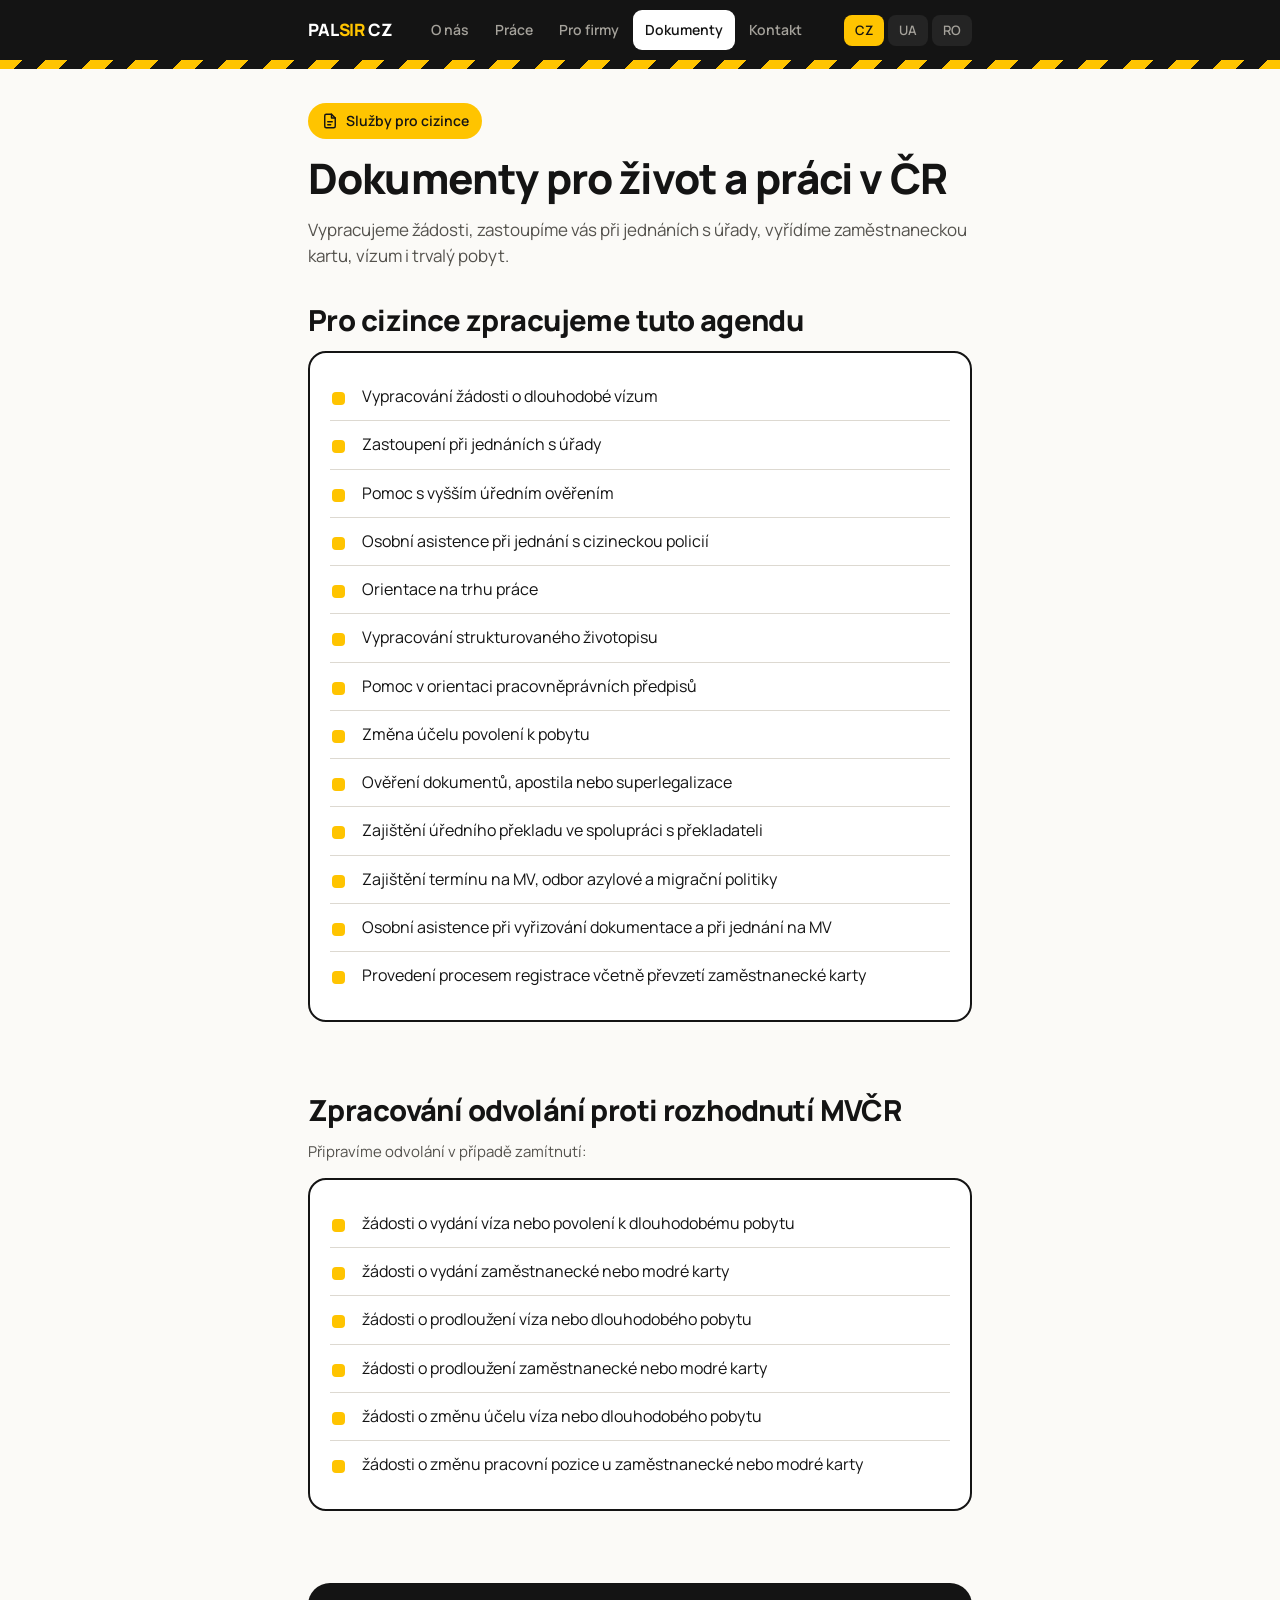
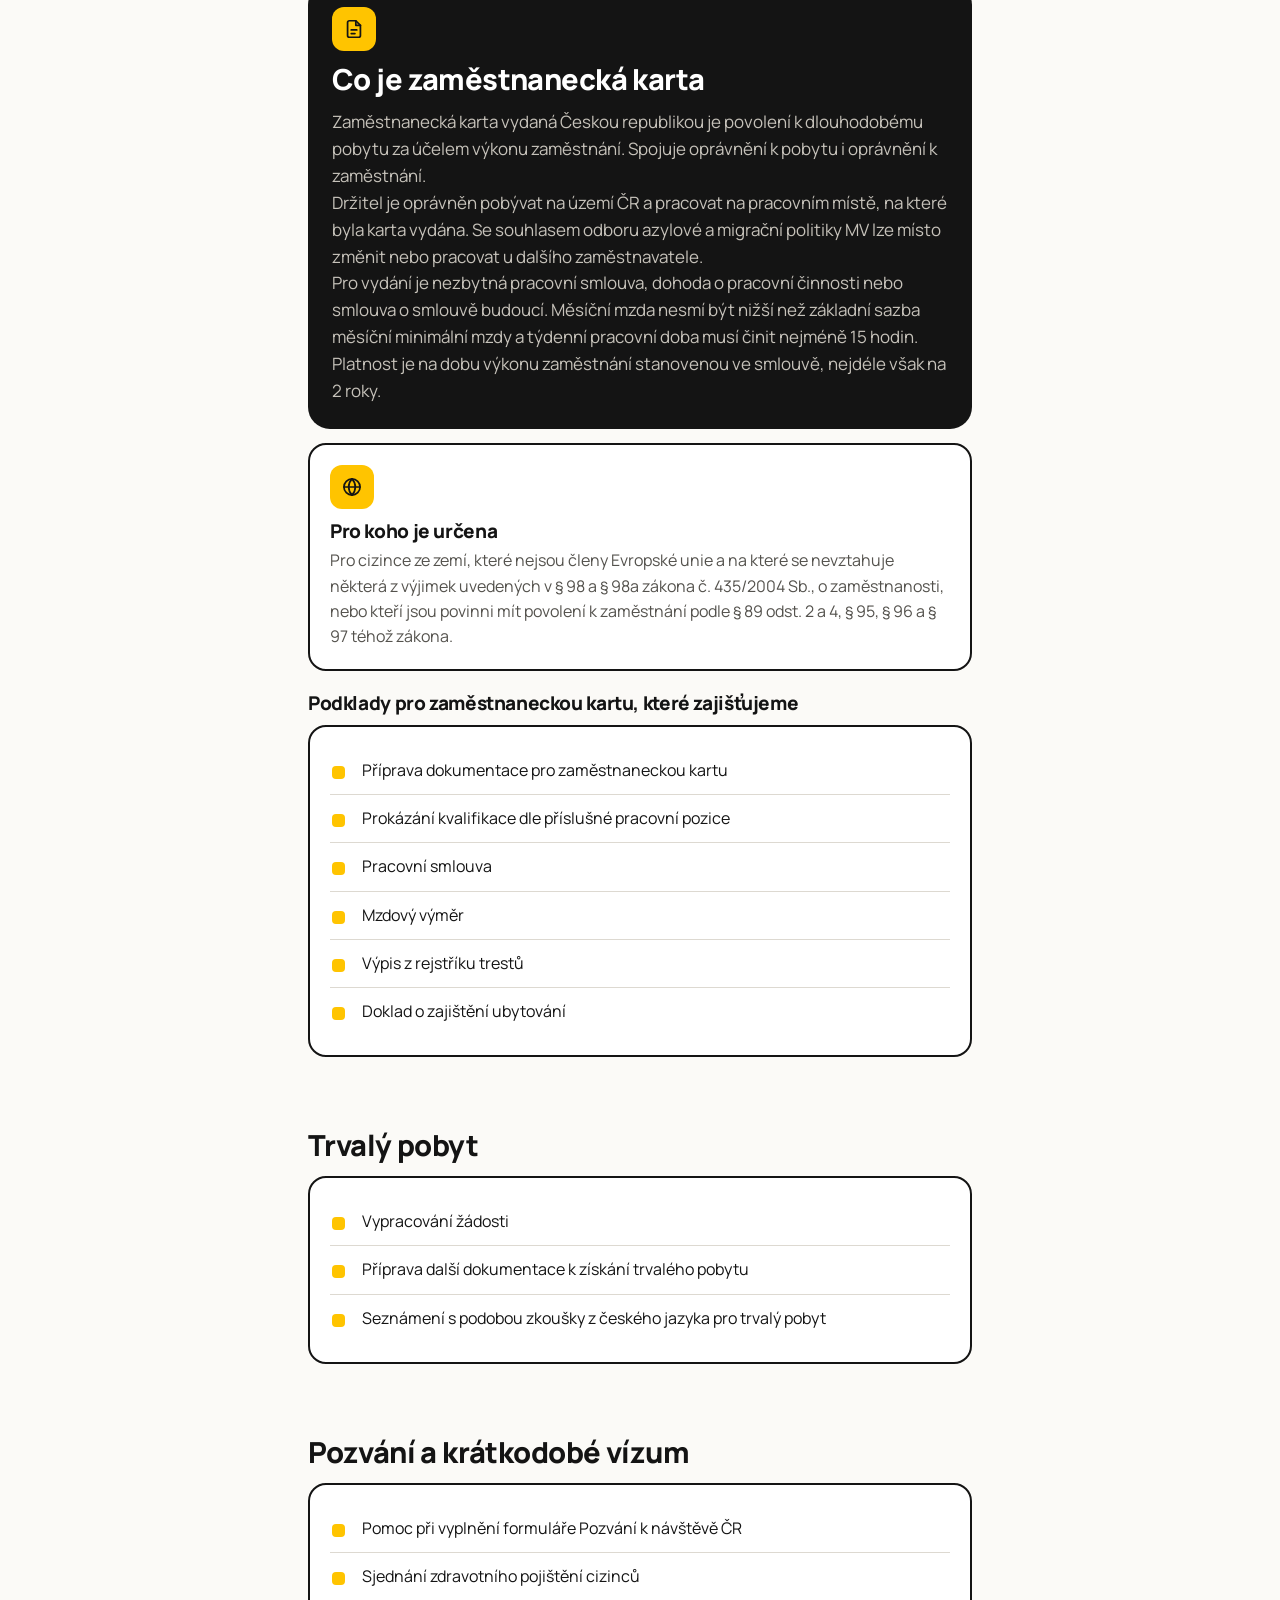
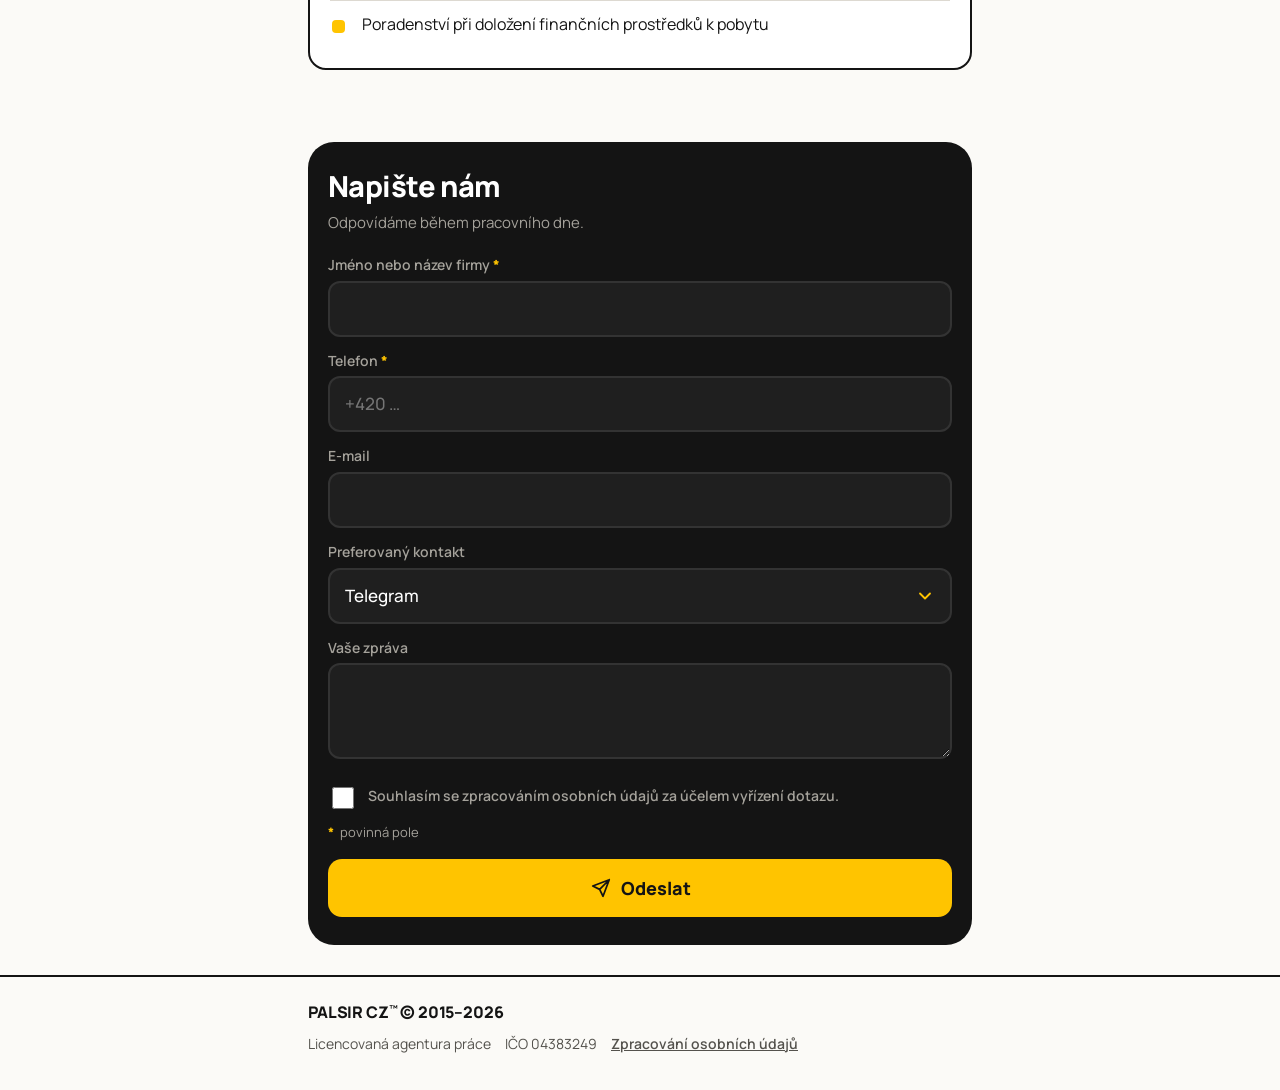
==== commit 7195b734: "Add files via upload" ====
--- a/dokumenty.html
+++ b/dokumenty.html
@@ -1,5 +1,5 @@
 <!DOCTYPE html>
-<html lang="uk">
+<html lang="cs">
 <head>
 <meta charset="utf-8">
 <meta name="viewport" content="width=device-width, initial-scale=1">
@@ -25,8 +25,8 @@
     <a href="kontakt.html" data-i="navContact"></a>
   </nav>
   <div class="langs" role="group">
-    <button data-lang="uk" aria-pressed="true">UA</button>
-    <button data-lang="cs" aria-pressed="false">CZ</button>
+    <button data-lang="cs" aria-pressed="true">CZ</button>
+    <button data-lang="uk" aria-pressed="false">UA</button>
     <button data-lang="ro" aria-pressed="false">RO</button>
   </div>
   <button class="burger" type="button" aria-expanded="false" aria-label="Menu">
--- a/style.css
+++ b/style.css
@@ -78,12 +78,51 @@
   text-decoration:none;font-weight:600;font-size:15px;padding:10px 0}
 .sidebar .side-contacts a:hover{color:#fff}
 
+/* ---------- повноекранна шапка головної ---------- */
+.hero-full{position:relative;min-height:min(88vh,720px);display:flex;align-items:flex-end;
+  justify-content:center;text-align:center;overflow:hidden;background:var(--ink)}
+.hero-full picture{position:absolute;inset:0}
+.hero-full img{width:100%;height:100%;object-fit:cover;object-position:34% top;display:block}
+.hero-full::after{content:"";position:absolute;inset:0;pointer-events:none;
+  background:linear-gradient(180deg,rgba(12,12,12,.30) 0%,rgba(12,12,12,.14) 34%,
+             rgba(12,12,12,.62) 72%,rgba(12,12,12,.92) 100%)}
+.hero-inner{position:relative;z-index:2;max-width:720px;padding:40px 20px 46px;color:#fff}
+.hero-full h1{font-size:clamp(32px,5.6vw,56px);color:#fff;text-wrap:balance}
+.hero-full .hlead{margin-top:14px;font-size:clamp(16px,2.1vw,20px);
+  color:rgba(255,255,255,.88);text-wrap:pretty}
+.hero-full .tag{background:rgba(255,255,255,.16);color:#fff;backdrop-filter:blur(6px)}
+.hbtns{display:flex;flex-wrap:wrap;gap:10px;justify-content:center;margin-top:24px}
+.hbtns .btn{border-radius:999px;padding:15px 26px;border-color:#fff;color:#fff}
+.hbtns .btn.solid{border-color:var(--yellow);color:var(--ink)}
+.hbtns .btn.ghost:hover{background:#fff;color:var(--ink)}
+/* до 860px текст не накладається на фото, а стоїть під ним */
+@media(max-width:859px){
+  .hero-full{display:block;min-height:0;background:var(--ink)}
+  .hero-full::after{display:none}
+  .hero-full picture{position:static;display:block;line-height:0}
+  .hero-full img{height:auto;aspect-ratio:2/1;object-position:center}
+  .hero-inner{max-width:none;padding:22px 18px 28px}
+  .hero-full h1{font-size:clamp(27px,7.4vw,36px)}
+  .hero-full .hlead{font-size:16px;color:rgba(255,255,255,.82)}
+  .hero-full .tag{background:#242424;backdrop-filter:none}
+  .hbtns{margin-top:20px}
+  .hbtns .btn{flex:1 1 100%}
+}
+
+
 /* ---------- типографіка ---------- */
 header{padding:34px 0 4px}
 h1{font-size:clamp(28px,7.2vw,42px)}
 .tag{display:inline-flex;align-items:center;gap:7px;background:var(--yellow);font-weight:600;
   font-size:14px;padding:7px 13px;border-radius:999px;margin-bottom:16px}
 .lead{margin-top:14px;color:var(--body);font-size:17px}
+.tagrow{display:flex;flex-wrap:wrap;gap:8px;margin-bottom:16px}
+.tagrow .tag{margin-bottom:0}
+.tag.hot{background:var(--ink);color:var(--yellow)}
+.tag.hot .dot{width:8px;height:8px;border-radius:50%;background:var(--yellow);flex:0 0 auto;
+  animation:pulse 1.9s ease-in-out infinite}
+@keyframes pulse{0%,100%{opacity:1;transform:scale(1)}50%{opacity:.45;transform:scale(.72)}}
+@media (prefers-reduced-motion:reduce){.tag.hot .dot{animation:none}}
 section{padding:30px 0}
 h2{font-size:clamp(22px,5.2vw,29px);margin-bottom:14px}
 h3{font-size:19px;margin-bottom:6px}
@@ -110,7 +149,6 @@
 .heroimg{margin-top:20px;border-radius:20px;overflow:hidden;background:var(--soft)}
 .heroimg img{display:block;width:100%;height:auto;aspect-ratio:16/10;object-fit:cover}
 .heroimg.noimg{display:none}
-.heroimg.noimg + .paycard{margin-top:20px}
 
 /* списки */
 .ticks{list-style:none;margin:0;padding:0}
@@ -130,14 +168,22 @@
 .steps b{display:block;font-size:18px;font-weight:800}
 .steps span{color:var(--body);font-size:16px}
 
-/* картка оплати */
-.paycard{margin:-46px 10px 0;position:relative;z-index:2;background:var(--ink);color:#fff;
-  border-radius:20px;padding:24px;box-shadow:0 14px 34px rgba(0,0,0,.24)}
-.paycard .l{font-size:14px;color:#A5A29B;font-weight:600}
-.paycard .v{font-size:clamp(38px,11vw,54px);font-weight:800;color:var(--yellow);
-  letter-spacing:-.03em;line-height:1.05;margin-top:6px;font-variant-numeric:tabular-nums}
-.paycard .u{font-size:18px;color:#fff;font-weight:600}
-.paycard .fine{font-size:13px;color:#A5A29B;margin-top:10px}
+/* ключові умови під фото */
+.facts{margin-top:16px;border:2px solid var(--ink);border-radius:20px;overflow:hidden;background:#fff}
+.facts .fact{padding:16px 20px;border-top:2px solid var(--ink)}
+.facts .fact:first-child{border-top:0}
+.facts .main{background:var(--yellow)}
+.facts .k{display:block;font-size:13px;font-weight:700;color:var(--body)}
+.facts .main .k{color:#6B5300}
+.facts .v{display:block;font-size:clamp(32px,8vw,40px);font-weight:800;letter-spacing:-.03em;
+  line-height:1.05;margin-top:2px;font-variant-numeric:tabular-nums;white-space:nowrap}
+.facts .u{display:block;font-size:14px;font-weight:700;color:#6B5300;margin-top:3px}
+.facts .v2{display:block;font-size:18px;font-weight:700;margin-top:3px;line-height:1.3;white-space:pre-line}
+@media(min-width:620px){
+  .facts{display:grid;grid-template-columns:1.5fr 1fr 1fr}
+  .facts .fact{border-top:0;border-left:2px solid var(--ink);display:flex;flex-direction:column;justify-content:center}
+  .facts .fact:first-child{border-left:0}
+}
 
 /* кнопки */
 .btnrow{display:grid;grid-template-columns:1fr 1fr;gap:10px;margin-top:14px}
@@ -160,9 +206,39 @@
 input,select,textarea{width:100%;background:#1F1F1F;color:#fff;border:2px solid #333;
   border-radius:12px;padding:15px;font:500 17px/1.3 Manrope,sans-serif}
 input:focus,select:focus,textarea:focus{outline:none;border-color:var(--yellow)}
+
+/* автозаповнення браузера: прибираємо блакитну заливку Chrome */
+input:-webkit-autofill,
+input:-webkit-autofill:hover,
+input:-webkit-autofill:focus,
+select:-webkit-autofill,
+textarea:-webkit-autofill{
+  -webkit-text-fill-color:#fff;
+  -webkit-box-shadow:0 0 0 1000px #1F1F1F inset;
+  box-shadow:0 0 0 1000px #1F1F1F inset;
+  caret-color:#fff;
+  transition:background-color 9999s ease-out 0s}
+input:-webkit-autofill:focus{-webkit-box-shadow:0 0 0 1000px #1F1F1F inset;box-shadow:0 0 0 1000px #1F1F1F inset}
+input:autofill{background:#1F1F1F;color:#fff}
+
+/* власна стрілка списку замість системної */
+select{appearance:none;-webkit-appearance:none;-moz-appearance:none;
+  padding-right:46px;
+  background-image:url("data:image/svg+xml;charset=utf-8,%3Csvg xmlns='http://www.w3.org/2000/svg' viewBox='0 0 24 24' fill='none' stroke='%23FFC400' stroke-width='2.2' stroke-linecap='round' stroke-linejoin='round'%3E%3Cpath d='m6 9 6 6 6-6'/%3E%3C/svg%3E");
+  background-repeat:no-repeat;background-position:right 15px center;background-size:20px 20px}
+select::-ms-expand{display:none}
 textarea{min-height:96px;resize:vertical}
 .check{display:flex;gap:11px;align-items:flex-start;font-size:14px;color:#A5A29B;line-height:1.5}
 .check input{width:22px;height:22px;flex:0 0 auto;margin-top:1px;accent-color:var(--yellow)}
+.req{color:var(--yellow);margin-left:3px;font-weight:800}
+.reqnote{font-size:13px;color:#A5A29B;margin:-4px 0 2px}
+.reqnote .req{margin:0 3px 0 0}
+.count{display:block;text-align:right;font-size:12px;color:#A5A29B;margin-top:5px}
+.count.near{color:var(--yellow)}
+.fld.err input,.fld.err select,.fld.err textarea{border-color:#FF8F6B}
+.fld.err label{color:#FFB49B}
+.fld.check.err label{color:#FFB49B}
+.msg a{color:var(--yellow);font-weight:700}
 button.send{background:var(--yellow);color:var(--ink);border:0;border-radius:14px;padding:18px;
   font:800 18px/1 Manrope,sans-serif;cursor:pointer;width:100%;
   display:flex;align-items:center;justify-content:center;gap:9px}
@@ -180,16 +256,36 @@
   border:2px solid var(--line);border-radius:999px;padding:10px 17px;
   font-weight:700;font-size:15px;background:#fff}
 .chips a:hover{background:var(--ink);color:#fff}
-.legal{border:2px solid var(--line);border-radius:18px;background:#fff;padding:18px;margin-top:16px}
-.legal dl{margin:0;display:grid;grid-template-columns:auto 1fr;gap:9px 16px;font-size:15px}
-.legal dt{color:var(--body);font-weight:600}
-.legal dd{margin:0;font-weight:600}
-
-/* мапа з підтвердженням (GDPR) */
+.chips a .ic{transition:none}
+.brand-tg{color:#2AABEE}
+.brand-viber{color:#7360F2}
+.brand-wa{color:#25D366}
+.brand-mail{color:var(--body)}
+.chips a:hover .brand-mail{color:#fff}
+.side-contacts .brand-wa{color:#25D366}
+.info{display:grid;gap:12px;margin-top:18px}
+@media(min-width:560px){.info{grid-template-columns:1fr 1fr}}
+.info .item{border:2px solid var(--line);border-radius:16px;background:#fff;padding:14px 16px;
+  display:flex;gap:12px;align-items:flex-start}
+.info .item.span{grid-column:1/-1}
+.info .ic{color:var(--ink);margin-top:2px}
+.info .k{display:block;font-size:13px;font-weight:700;color:var(--body)}
+.info .val{display:block;font-size:17px;font-weight:800;margin-top:2px;line-height:1.35}
+.info .val small{display:block;font-size:15px;font-weight:600;color:var(--body);margin-top:2px}
+.info .val.num{font-variant-numeric:tabular-nums;letter-spacing:.01em}
+.info .lic{grid-column:1/-1;display:flex;gap:12px;align-items:flex-start;
+  background:var(--yellow);border-radius:16px;padding:14px 16px}
+.info .lic p{font-size:15px;font-weight:600;line-height:1.45}
+.info .lic .ic{color:var(--ink)}
+
+/* мапа */
 .map{border:2px solid var(--line);border-radius:18px;overflow:hidden;background:#fff;margin-top:16px}
-.map .placeholder{padding:26px 20px;text-align:center}
-.map .placeholder p{color:var(--body);font-size:15px;margin:10px 0 14px}
-.map iframe{display:block;width:100%;height:340px;border:0}
+.map .frame{background:var(--soft);min-height:320px}
+.map iframe{display:block;width:100%;height:320px;border:0}
+.mapbar{display:flex;flex-wrap:wrap;gap:12px;align-items:center;justify-content:space-between;
+  padding:14px 18px;border-top:2px solid var(--line)}
+.mapbar span{display:inline-flex;align-items:center;gap:8px;font-weight:700;font-size:15px}
+.mapbar .btn{padding:12px 18px;font-size:15px;border-radius:12px}
 
 /* ---------- футер і док ---------- */
 footer{border-top:2px solid var(--line);margin-top:26px;padding:22px 0 34px;
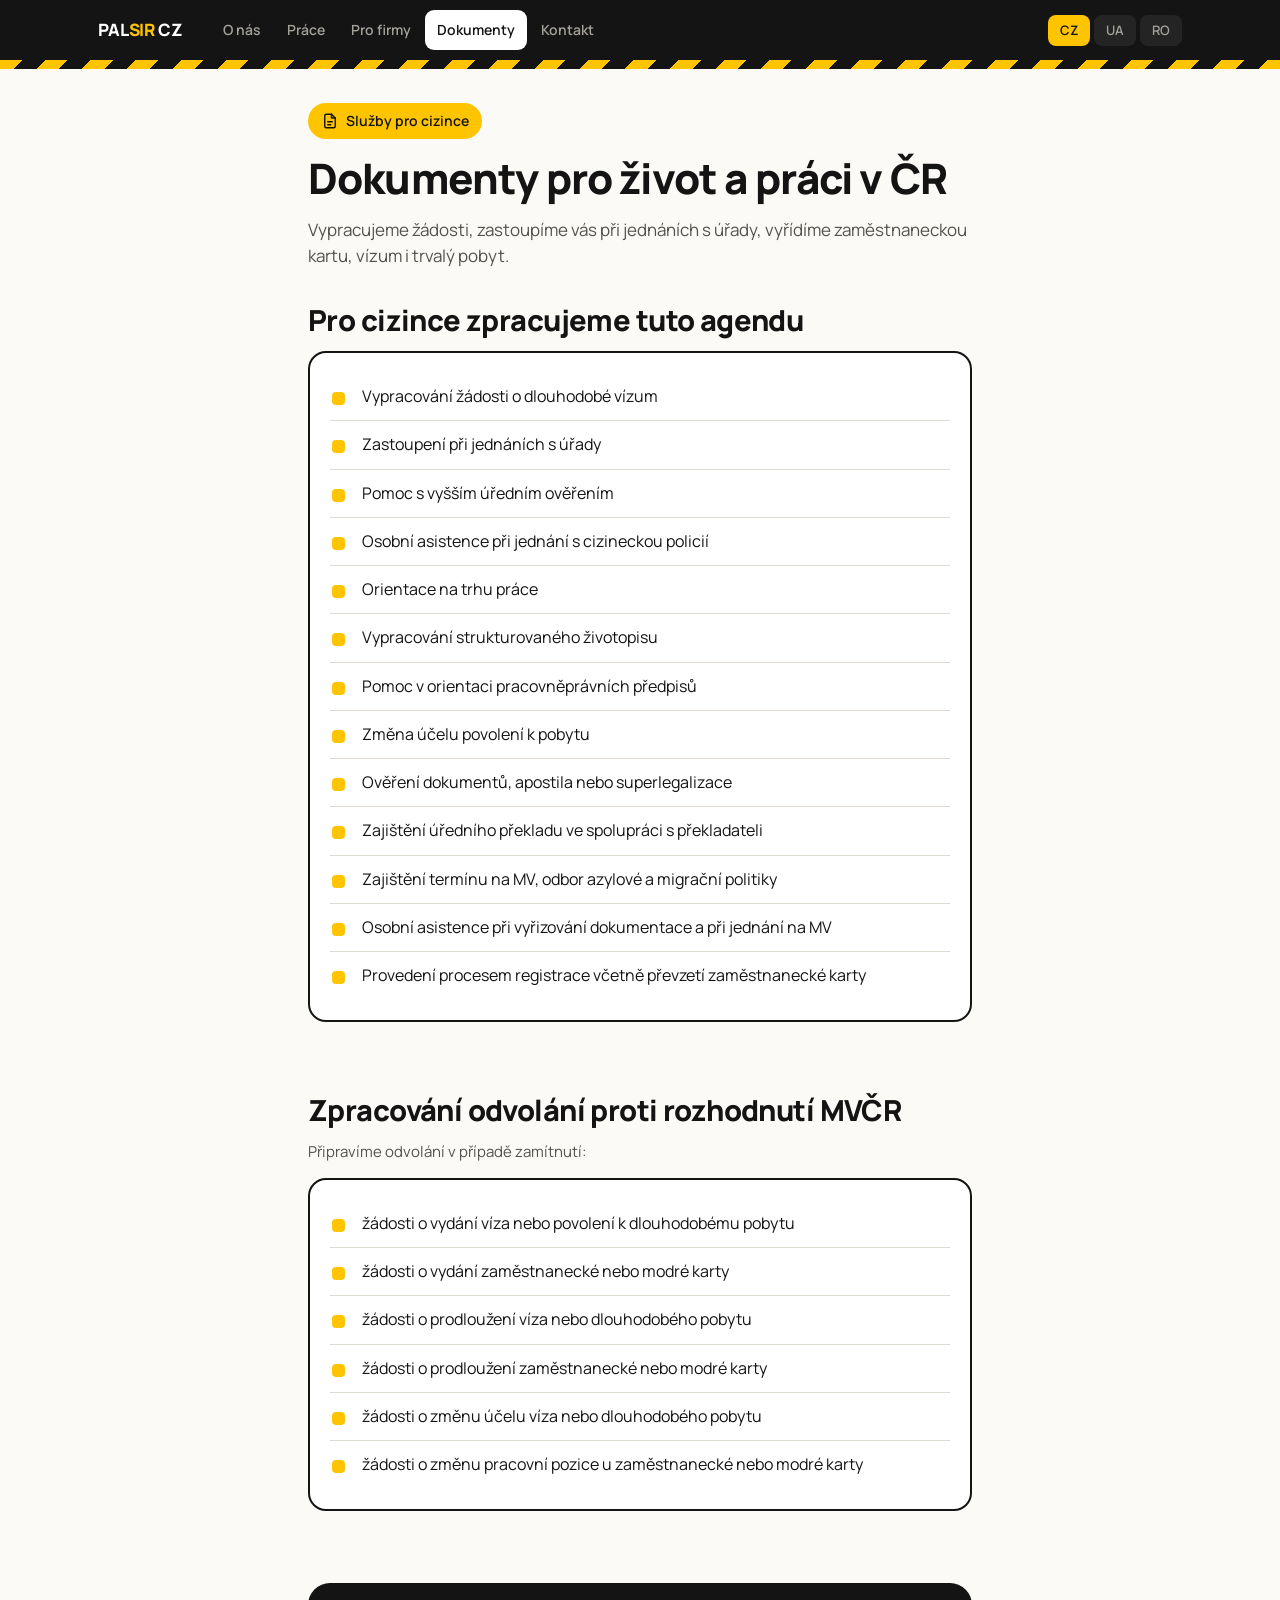
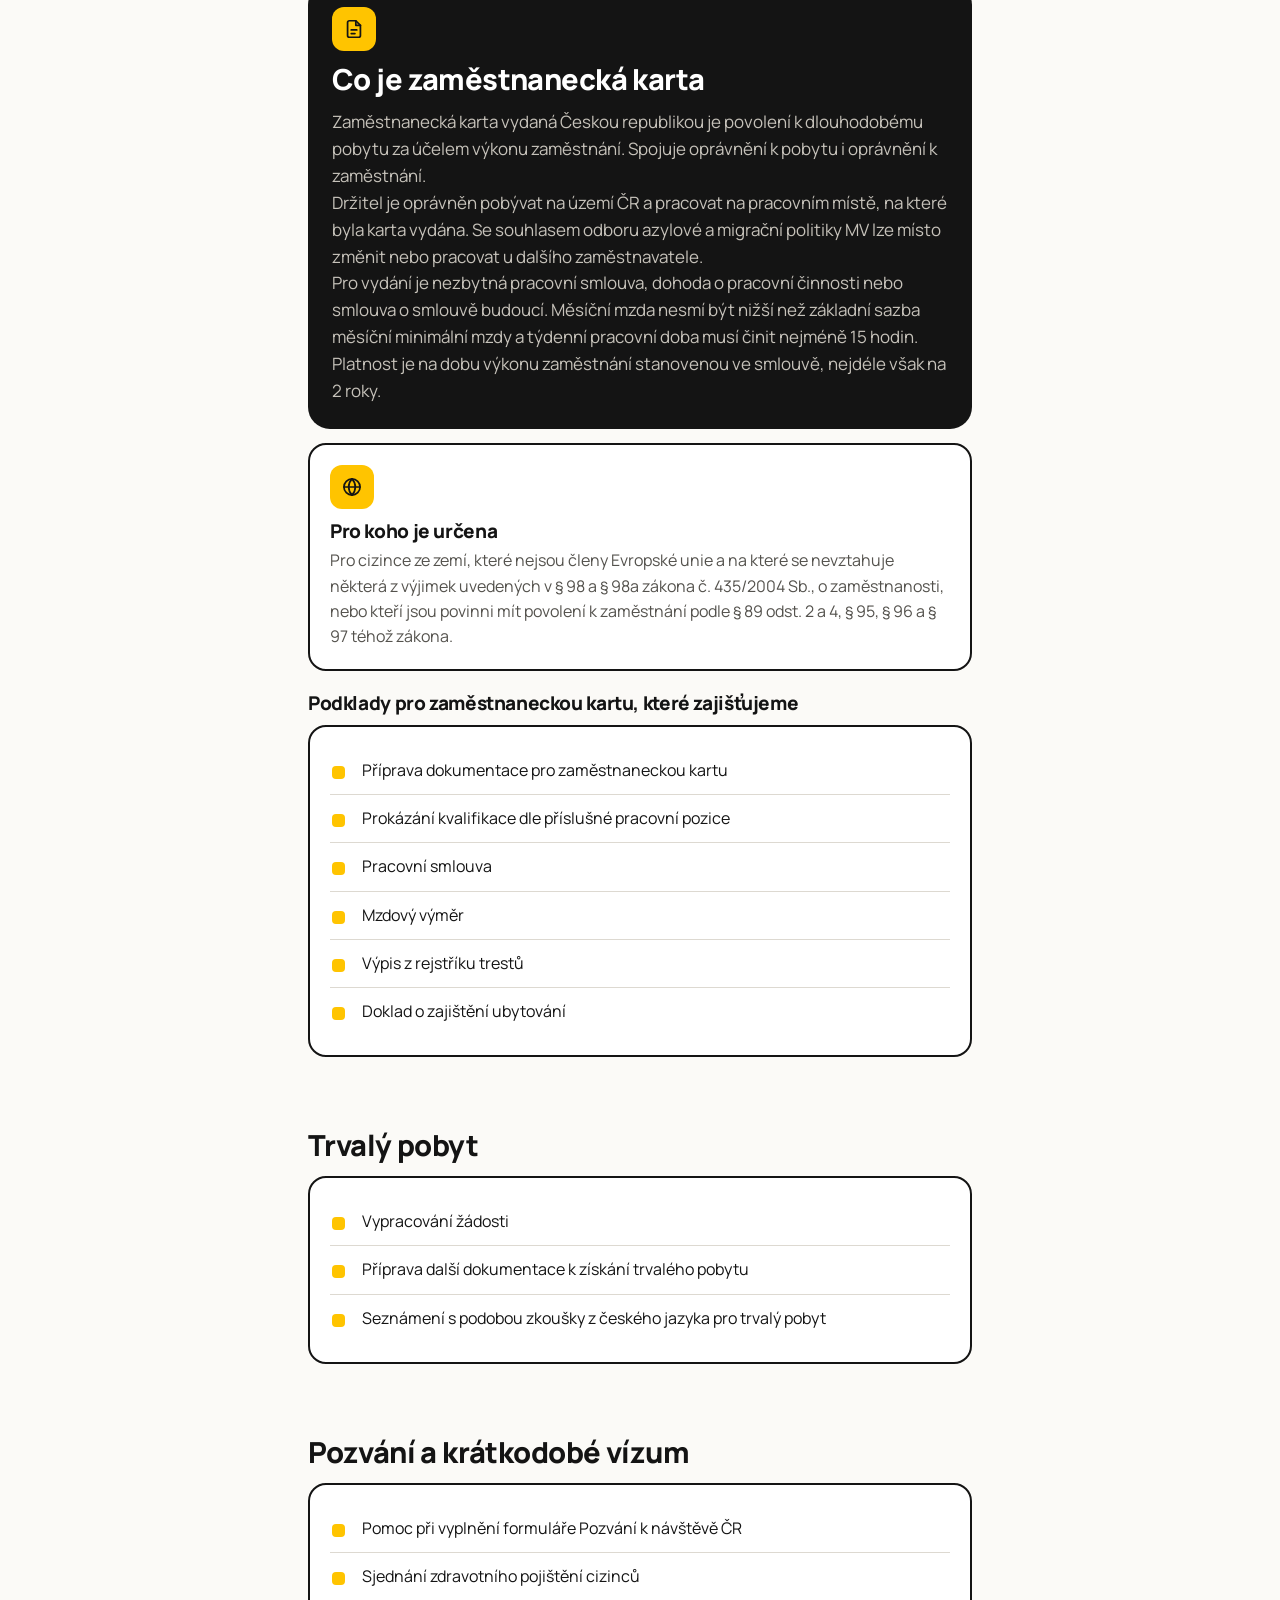
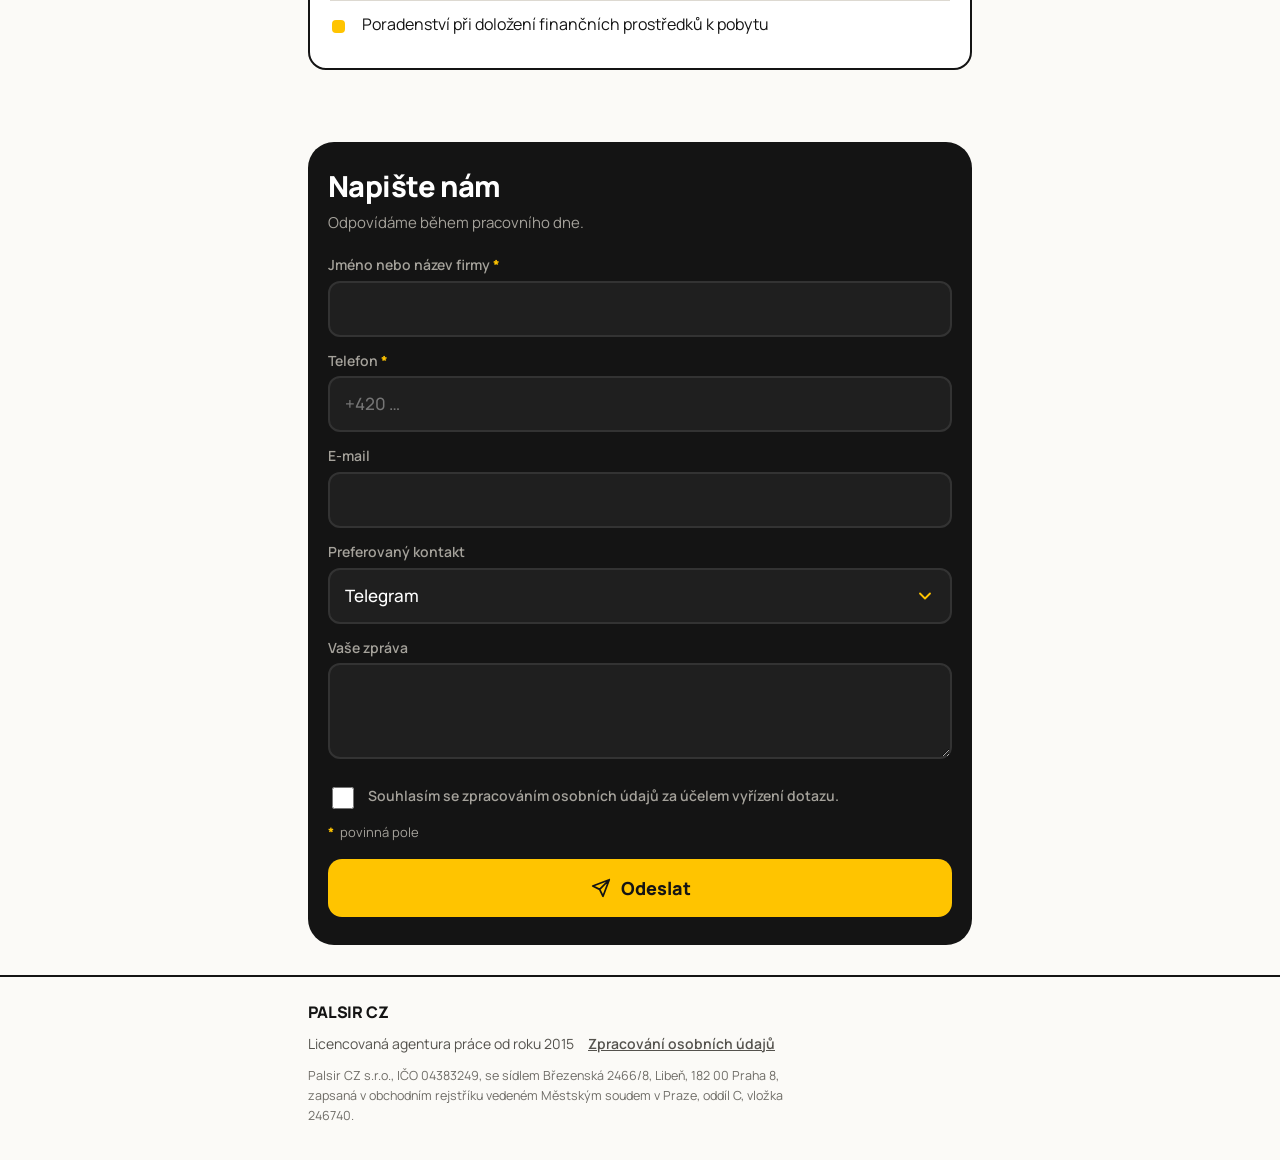
==== commit dd32d3fe: "Add files via upload" ====
--- a/dokumenty.html
+++ b/dokumenty.html
@@ -77,12 +77,12 @@
 <div class="wrap"><div data-form id="form"></div></div>
 
 <footer><div class="wrap">
-  <p class="brand">PALSIR CZ<sup>&#8482;</sup> &copy; 2015–2026</p>
+  <p class="brand">PALSIR CZ</p>
   <div class="frow">
     <span data-i="footTagline"></span>
-    <span>IČO 04383249</span>
     <a href="privacy.html" data-i="footPrivacy"></a>
   </div>
+  <p class="flegal" data-i="footLegal"></p>
 </div></footer>
 
 <nav class="dock">
--- a/style.css
+++ b/style.css
@@ -36,18 +36,19 @@
 
 /* ---------- шапка ---------- */
 .bar{position:sticky;top:0;z-index:60;background:var(--ink);color:#fff}
-.bar .wrap{display:flex;align-items:center;height:60px;gap:12px}
+.bar .wrap{display:flex;align-items:center;height:60px;min-height:60px;gap:12px;max-width:1120px}
 .mark{display:flex;align-items:center;gap:9px;text-decoration:none;
   font-weight:800;font-size:17px;letter-spacing:-.01em;white-space:nowrap}
 .mark em{font-style:normal;color:var(--yellow)}
 .mark img{height:26px;width:auto;display:block}
-.nav-desk{display:none;margin-left:14px;gap:2px}
+.nav-desk{display:none;margin-left:16px;gap:2px;flex-wrap:nowrap;flex:0 1 auto}
 @media(min-width:860px){.nav-desk{display:flex}}
 .nav-desk a{color:#A5A29B;text-decoration:none;font-weight:600;font-size:14px;
   padding:9px 12px;border-radius:9px;white-space:nowrap}
 .nav-desk a:hover{color:#fff;background:#242424}
 .nav-desk a[aria-current="page"]{background:#fff;color:var(--ink)}
-.langs{margin-left:auto;display:flex;gap:4px}
+.langs{margin-left:auto;padding-left:14px;display:flex;gap:4px;flex:0 0 auto}
+.langs button{min-width:42px}
 .langs button{font:600 13px/1 Manrope,sans-serif;background:#242424;color:#A5A29B;border:0;
   padding:9px 11px;border-radius:8px;cursor:pointer}
 .langs button[aria-pressed="true"]{background:var(--yellow);color:var(--ink)}
@@ -86,7 +87,7 @@
 .hero-full::after{content:"";position:absolute;inset:0;pointer-events:none;
   background:linear-gradient(180deg,rgba(12,12,12,.30) 0%,rgba(12,12,12,.14) 34%,
              rgba(12,12,12,.62) 72%,rgba(12,12,12,.92) 100%)}
-.hero-inner{position:relative;z-index:2;max-width:720px;padding:40px 20px 46px;color:#fff}
+.hero-inner{position:relative;z-index:2;max-width:720px;padding:40px 20px 96px;color:#fff}
 .hero-full h1{font-size:clamp(32px,5.6vw,56px);color:#fff;text-wrap:balance}
 .hero-full .hlead{margin-top:14px;font-size:clamp(16px,2.1vw,20px);
   color:rgba(255,255,255,.88);text-wrap:pretty}
@@ -95,20 +96,22 @@
 .hbtns .btn{border-radius:999px;padding:15px 26px;border-color:#fff;color:#fff}
 .hbtns .btn.solid{border-color:var(--yellow);color:var(--ink)}
 .hbtns .btn.ghost:hover{background:#fff;color:var(--ink)}
-/* до 860px текст не накладається на фото, а стоїть під ним */
+/* до 860px: фігура біля лівого краю, текст на затемненій правій частині */
 @media(max-width:859px){
-  .hero-full{display:block;min-height:0;background:var(--ink)}
-  .hero-full::after{display:none}
-  .hero-full picture{position:static;display:block;line-height:0}
-  .hero-full img{height:auto;aspect-ratio:2/1;object-position:center}
-  .hero-inner{max-width:none;padding:22px 18px 28px}
-  .hero-full h1{font-size:clamp(27px,7.4vw,36px)}
-  .hero-full .hlead{font-size:16px;color:rgba(255,255,255,.82)}
-  .hero-full .tag{background:#242424;backdrop-filter:none}
-  .hbtns{margin-top:20px}
+  .hero-full{align-items:center;min-height:min(88vh,700px)}
+  .hero-full img{object-position:34% center}
+  .hero-full::after{background:
+     linear-gradient(180deg,rgba(14,14,14,.55) 0%,rgba(14,14,14,.26) 22%,
+       rgba(14,14,14,.22) 62%,rgba(14,14,14,.62) 88%,rgba(14,14,14,.90) 100%),
+     linear-gradient(90deg,rgba(14,14,14,.04) 0%,rgba(14,14,14,.22) 26%,
+       rgba(14,14,14,.72) 58%,rgba(14,14,14,.82) 100%)}
+  .hero-inner{padding:24px 18px 96px;text-align:right}
+  .hero-full h1{font-size:clamp(26px,7vw,34px)}
+  .hero-full .hlead{font-size:15.5px;color:rgba(255,255,255,.86)}
+  .hero-full .tag{background:rgba(255,255,255,.16)}
+  .hbtns{margin-top:18px;justify-content:flex-end}
   .hbtns .btn{flex:1 1 100%}
 }
-
 
 /* ---------- типографіка ---------- */
 header{padding:34px 0 4px}
@@ -194,6 +197,10 @@
 .btn.solid:hover{background:var(--yellow-deep);border-color:var(--yellow-deep)}
 .btn.ghost:hover{background:var(--ink);color:#fff}
 .btn.wide{grid-column:1/-1}
+@media(max-width:520px){
+  .btnrow{grid-template-columns:1fr}
+  .btn{white-space:nowrap}
+}
 .dark .btn.ghost{border-color:#fff;color:#fff}
 .dark .btn.ghost:hover{background:#fff;color:var(--ink)}
 
@@ -271,7 +278,7 @@
 .info .ic{color:var(--ink);margin-top:2px}
 .info .k{display:block;font-size:13px;font-weight:700;color:var(--body)}
 .info .val{display:block;font-size:17px;font-weight:800;margin-top:2px;line-height:1.35}
-.info .val small{display:block;font-size:15px;font-weight:600;color:var(--body);margin-top:2px}
+.info .val small{display:block;font-size:14px;font-weight:600;color:var(--body);margin-top:3px;line-height:1.4}
 .info .val.num{font-variant-numeric:tabular-nums;letter-spacing:.01em}
 .info .lic{grid-column:1/-1;display:flex;gap:12px;align-items:flex-start;
   background:var(--yellow);border-radius:16px;padding:14px 16px}
@@ -291,8 +298,8 @@
 footer{border-top:2px solid var(--line);margin-top:26px;padding:22px 0 34px;
   color:var(--body);font-size:14px;line-height:1.7}
 footer .brand{font-weight:800;color:var(--ink);font-size:16px;letter-spacing:-.01em}
-footer .brand sup{font-size:.6em;font-weight:700;vertical-align:super}
 footer .frow{display:flex;flex-wrap:wrap;gap:6px 14px;align-items:baseline;margin-top:6px}
+footer .flegal{margin-top:10px;font-size:12.5px;line-height:1.6;color:#6E6C66;max-width:62ch}
 footer a{font-weight:600}
 .dock{position:fixed;left:0;right:0;bottom:0;z-index:50;background:var(--ink);
   padding:11px 14px calc(11px + env(safe-area-inset-bottom));display:flex;gap:9px}
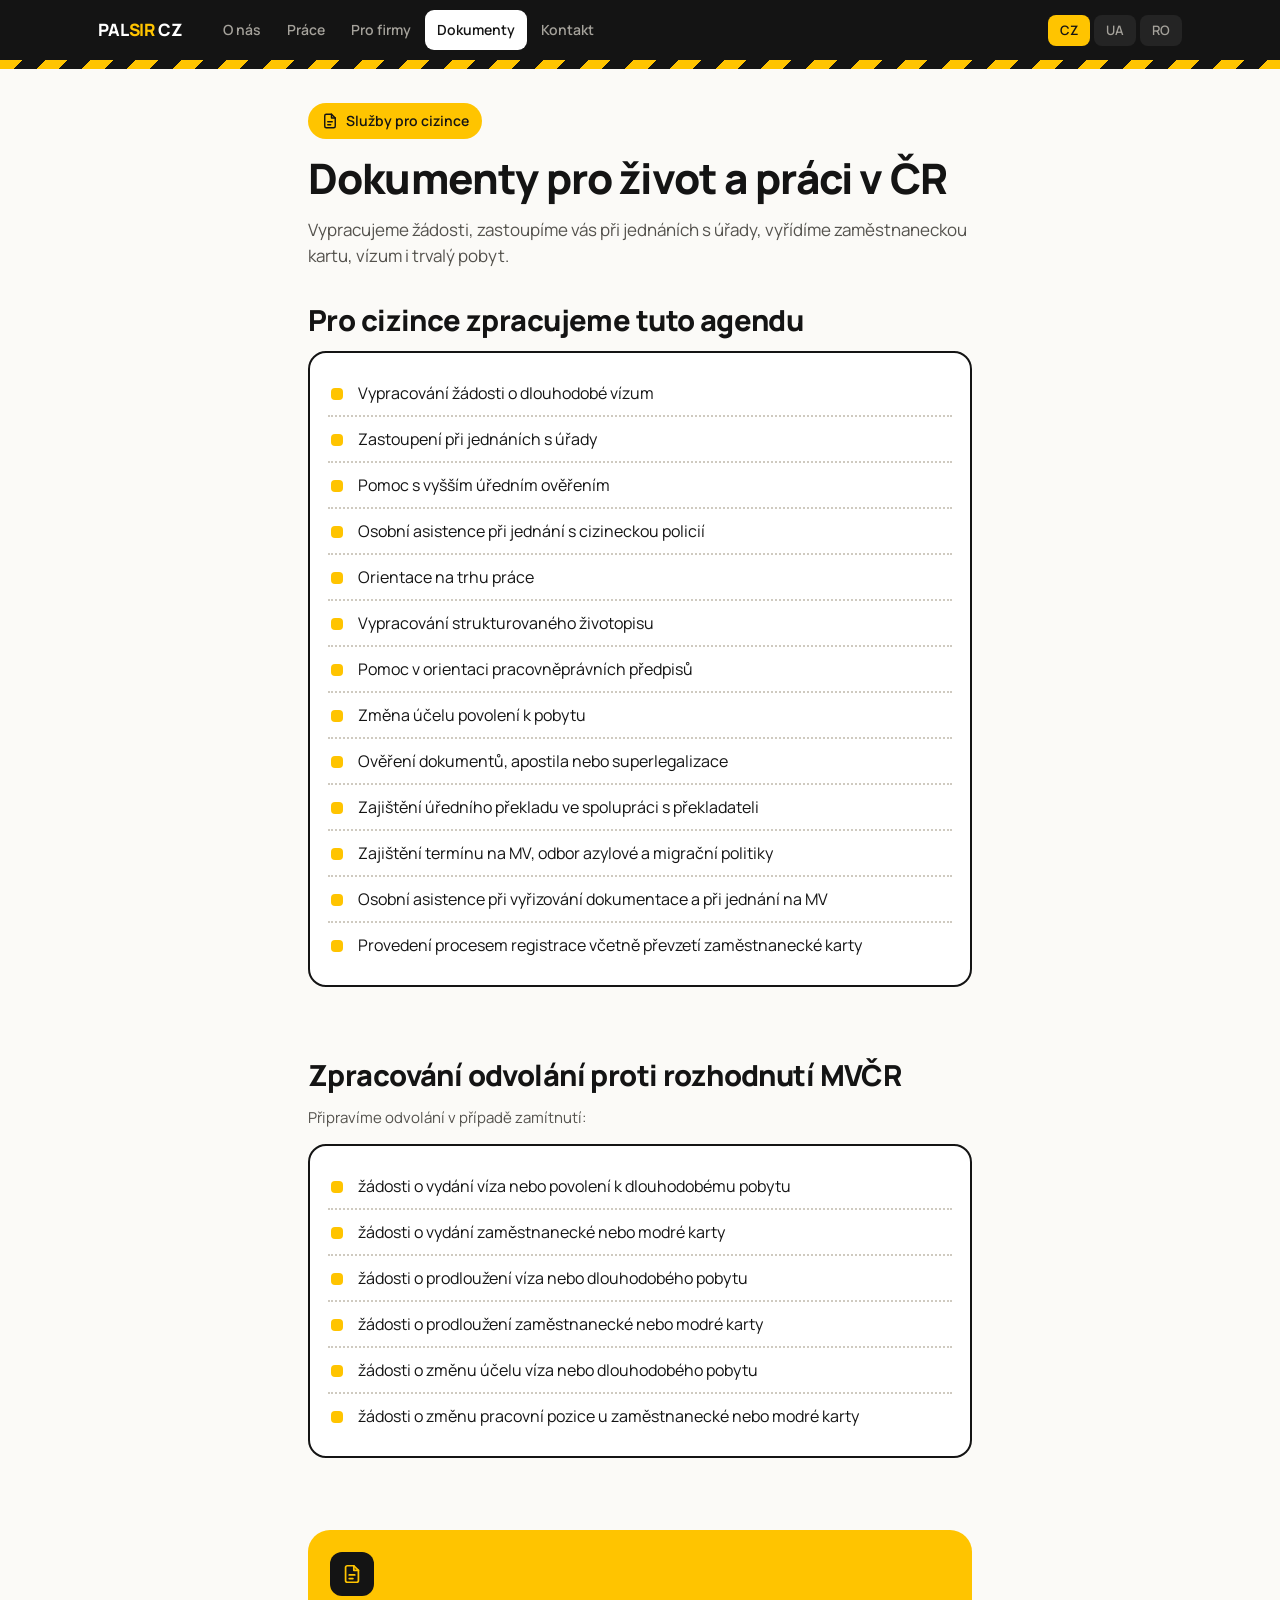
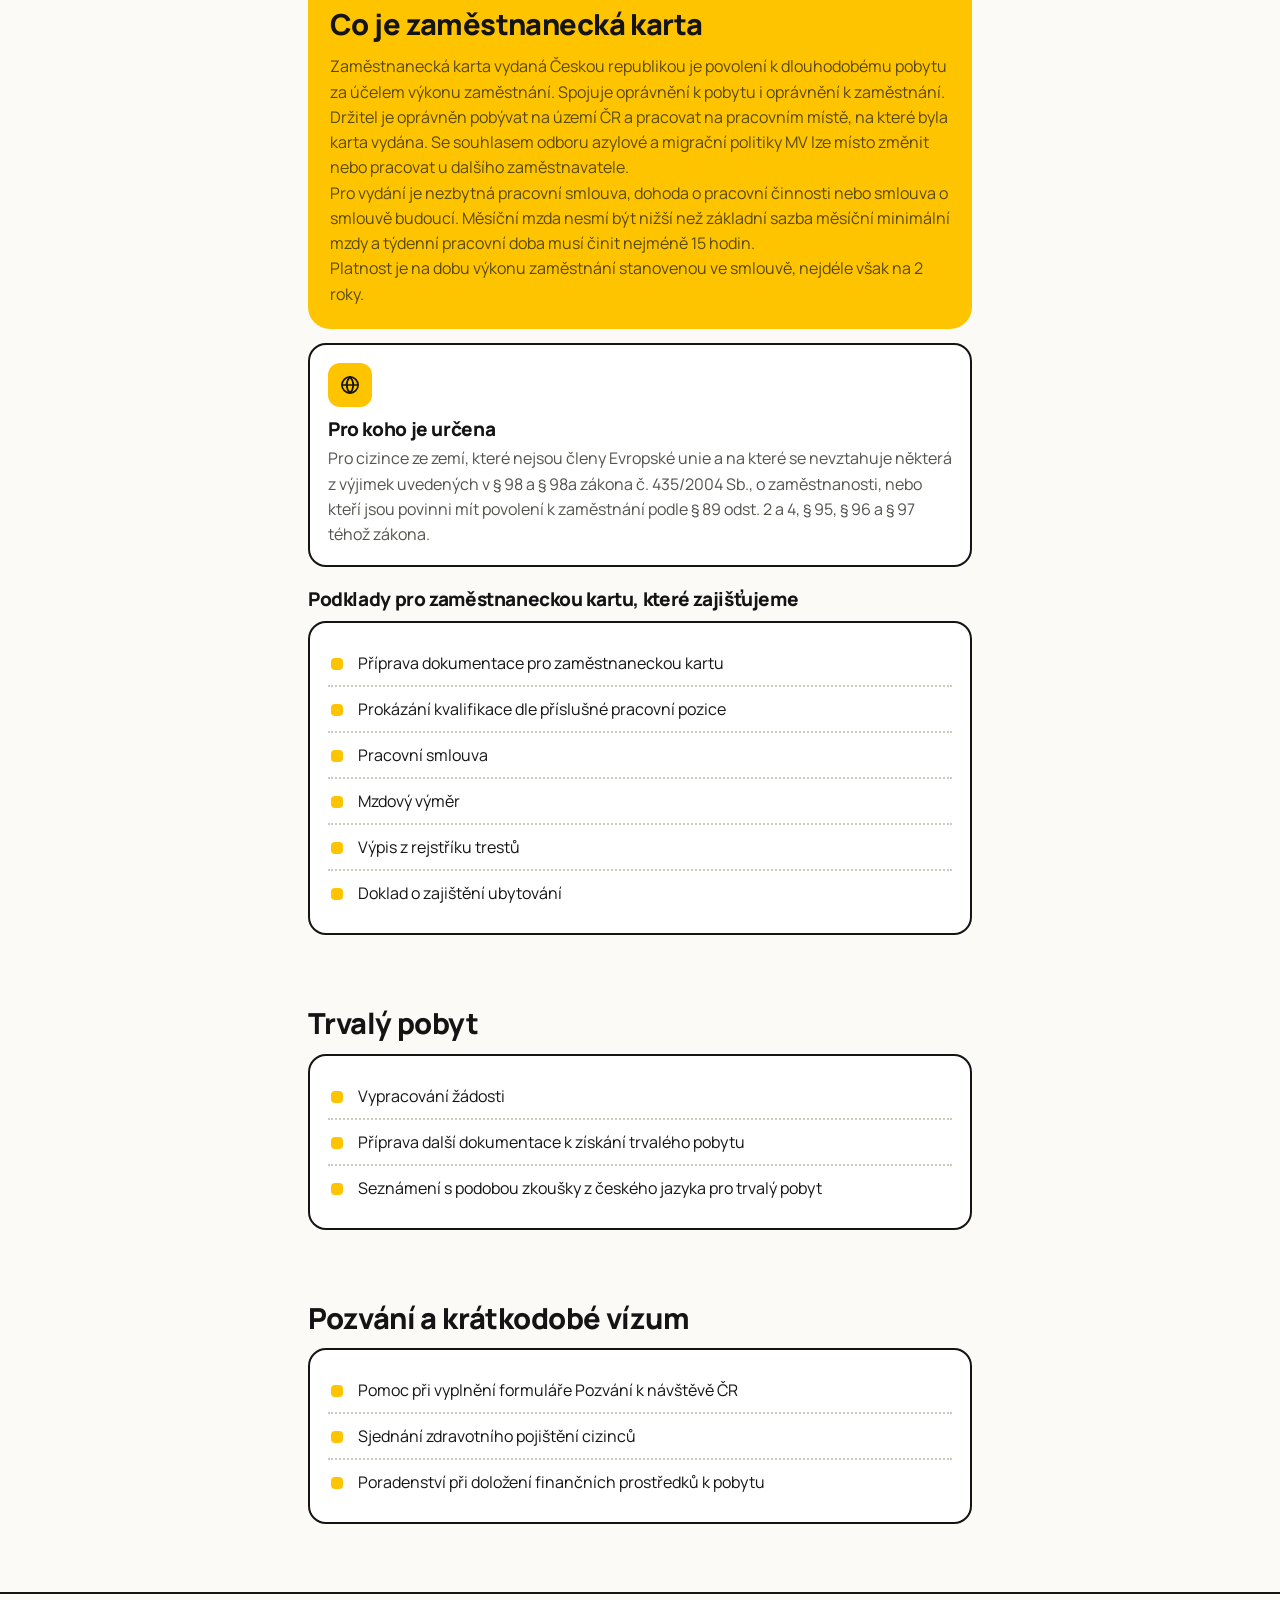
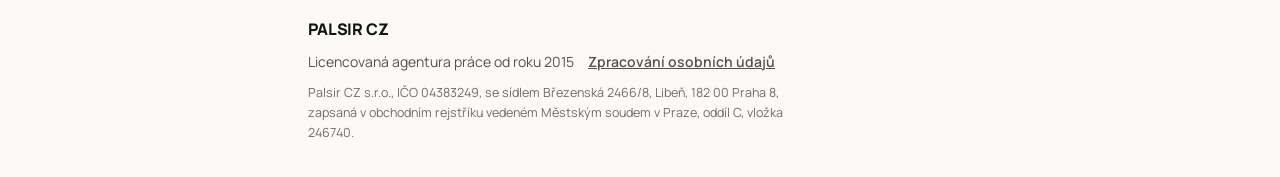
==== commit 9f04d4fc: "Add files via upload" ====
--- a/dokumenty.html
+++ b/dokumenty.html
@@ -54,7 +54,7 @@
 </div></section>
 
 <section><div class="wrap">
-  <div class="dark"><div class="iconbox"><svg class="ic"><use href="#i-doc"></use></svg></div>
+  <div class="hl"><div class="iconbox"><svg class="ic"><use href="#i-doc"></use></svg></div>
     <h2 data-i="cardTitle"></h2><div data-html="cardText"></div></div>
   <div class="block" style="margin-top:14px"><div class="iconbox"><svg class="ic"><use href="#i-globe"></use></svg></div>
     <h3 data-i="cardWhoTitle"></h3><p data-i="cardWhoText"></p></div>
@@ -74,7 +74,7 @@
 </div></section>
 
 
-<div class="wrap"><div data-form id="form"></div></div>
+
 
 <footer><div class="wrap">
   <p class="brand">PALSIR CZ</p>
@@ -88,7 +88,7 @@
 <nav class="dock">
   <a class="call" href="tel:+420608067777">
     <svg class="ic"><use href="#i-phone"></use></svg><span data-i="dockCall"></span></a>
-  <a class="apply" href="#form">
+  <a class="apply" href="kontakt.html">
     <svg class="ic"><use href="#i-send"></use></svg><span data-i="dockApply"></span></a>
 </nav>
 
--- a/style.css
+++ b/style.css
@@ -135,13 +135,26 @@
 .note{color:var(--body);font-size:15px}
 
 /* ---------- блоки ---------- */
-.block{border:2px solid var(--line);border-radius:18px;padding:20px;background:#fff;margin-bottom:12px}
+.block{border:2px solid var(--line);border-radius:18px;padding:18px;background:#fff;margin-bottom:12px}
 .block p{color:var(--body);font-size:16px}
 .block h3+p{margin-top:4px}
 .dark{background:var(--ink);color:#fff;border-radius:22px;padding:24px}
 .dark h2,.dark h3{color:#fff}
 .dark p{color:#C6C2BA}
 .dark .iconbox{background:var(--yellow)}
+
+/* світлий акцентний блок */
+.hl{background:var(--yellow);color:var(--ink);border-radius:22px;padding:22px}
+.hl h2,.hl h3{color:var(--ink)}
+.hl p{color:#5A4A00;font-size:16px}
+.hl .iconbox{background:var(--ink);color:var(--yellow)}
+.hl .ticks li{color:var(--ink)}
+.hl .ticks li+li{border-top-color:rgba(20,20,20,.20)}
+.hl .ticks li:before{background:var(--ink)}
+.hl .btn.ghost{border-color:var(--ink);color:var(--ink)}
+.hl .btn.ghost:hover{background:var(--ink);color:var(--yellow)}
+.hl .btn.solid{background:var(--ink);border-color:var(--ink);color:var(--yellow)}
+.hl .btn.solid:hover{background:#000;border-color:#000}
 .cards2{display:grid;gap:12px}
 @media(min-width:620px){.cards2{grid-template-columns:1fr 1fr}}
 
@@ -155,16 +168,17 @@
 
 /* списки */
 .ticks{list-style:none;margin:0;padding:0}
-.ticks li{position:relative;padding:11px 0 11px 32px;border-bottom:1px solid var(--soft);font-size:16px}
-.ticks li:last-child{border-bottom:0}
-.ticks li:before{content:"";position:absolute;left:2px;top:19px;width:13px;height:13px;
+.ticks li{position:relative;padding:10px 0 10px 30px;font-size:16px;line-height:1.5}
+.ticks li+li{border-top:2px dotted #CFCAC0}
+.ticks li:before{content:"";position:absolute;left:3px;top:17px;width:12px;height:12px;
   border-radius:4px;background:var(--yellow)}
-.ticks.on-dark li{border-color:#2E2E2E;color:#E6E3DE}
+.ticks.on-dark li{color:#E6E3DE}
+.ticks.on-dark li+li{border-top-color:#333}
 .tags{display:flex;flex-wrap:wrap;gap:9px;padding:0;margin:0}
 .tags li{list-style:none;border:2px solid var(--line);border-radius:999px;padding:10px 16px;
   font-weight:600;font-size:15px;background:#fff}
 .steps{list-style:none;counter-reset:s;margin:0;padding:0}
-.steps li{counter-increment:s;display:flex;gap:14px;align-items:flex-start;padding:14px 0}
+.steps li{counter-increment:s;display:flex;gap:13px;align-items:flex-start;padding:11px 0}
 .steps li+li{border-top:2px dotted #CFCAC0}
 .steps li:before{content:counter(s);flex:0 0 auto;width:34px;height:34px;border-radius:10px;
   background:var(--yellow);font:800 16px/34px Manrope,sans-serif;text-align:center}
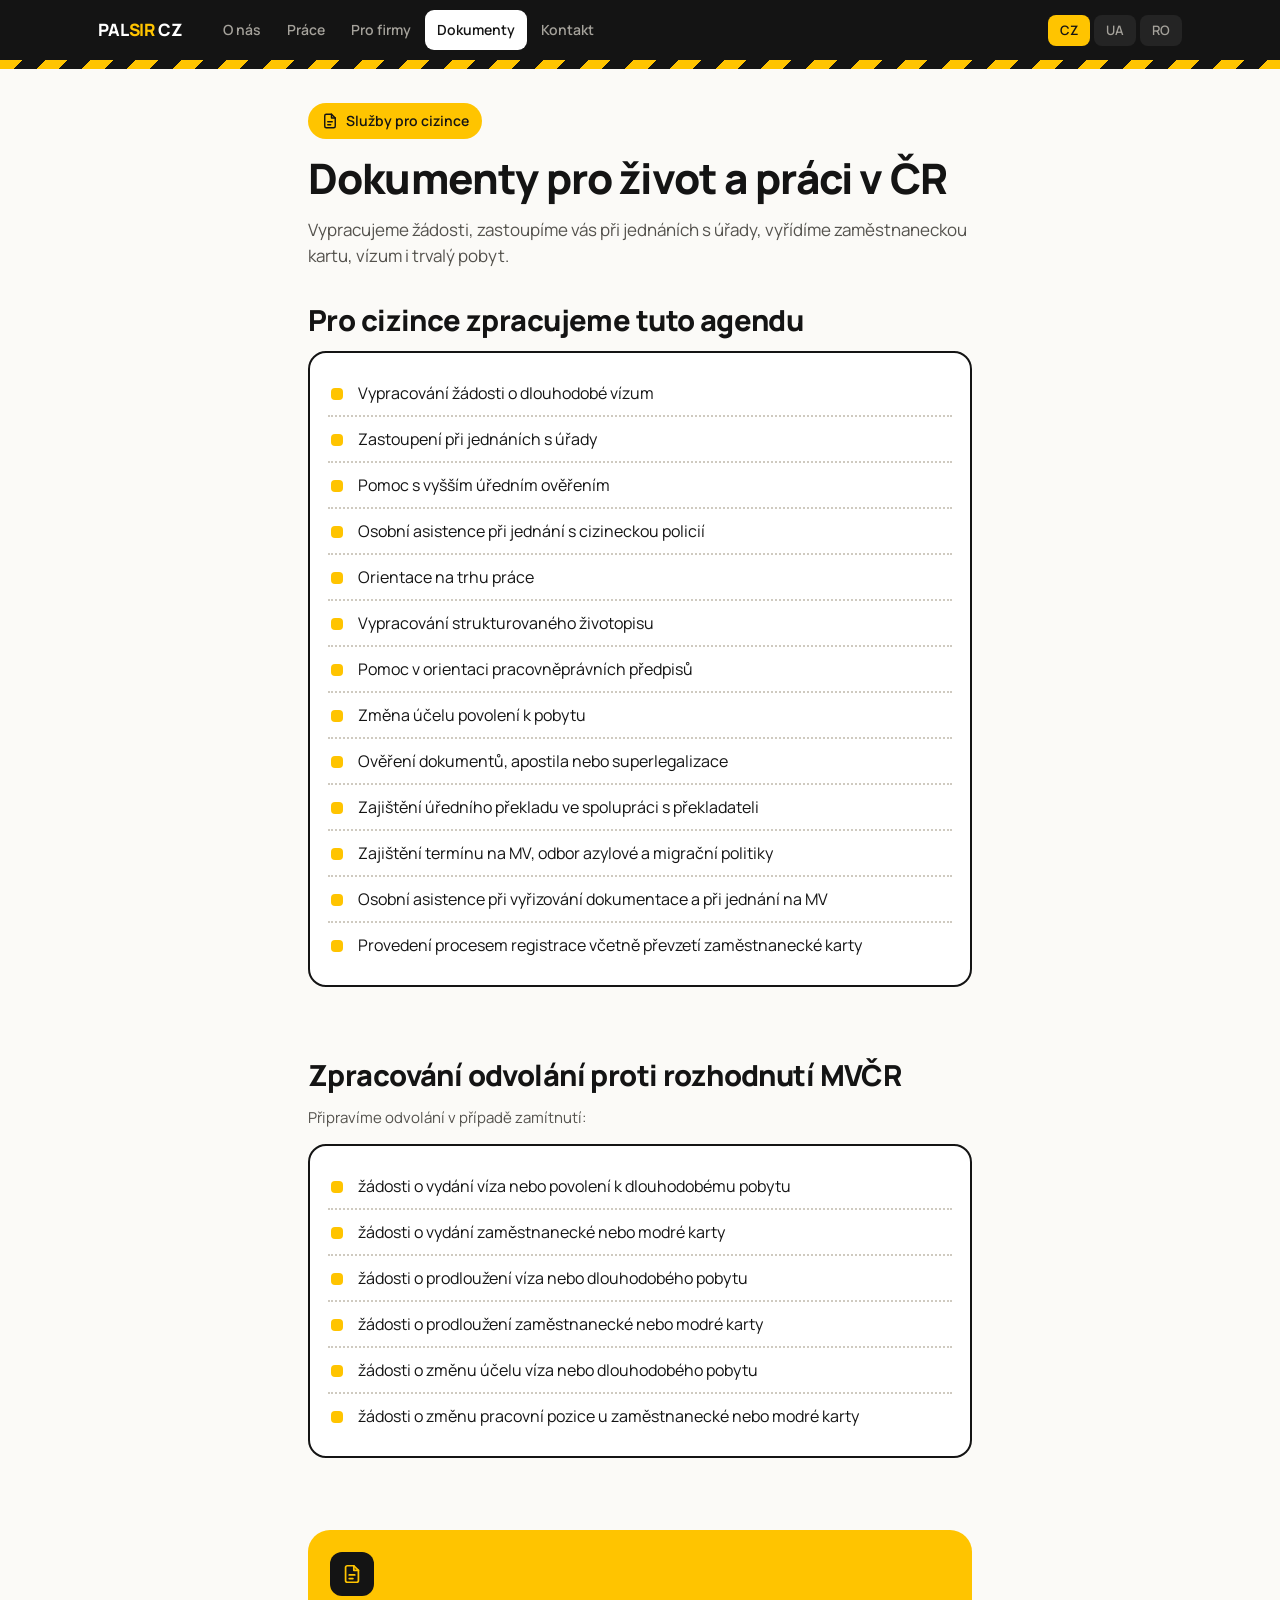
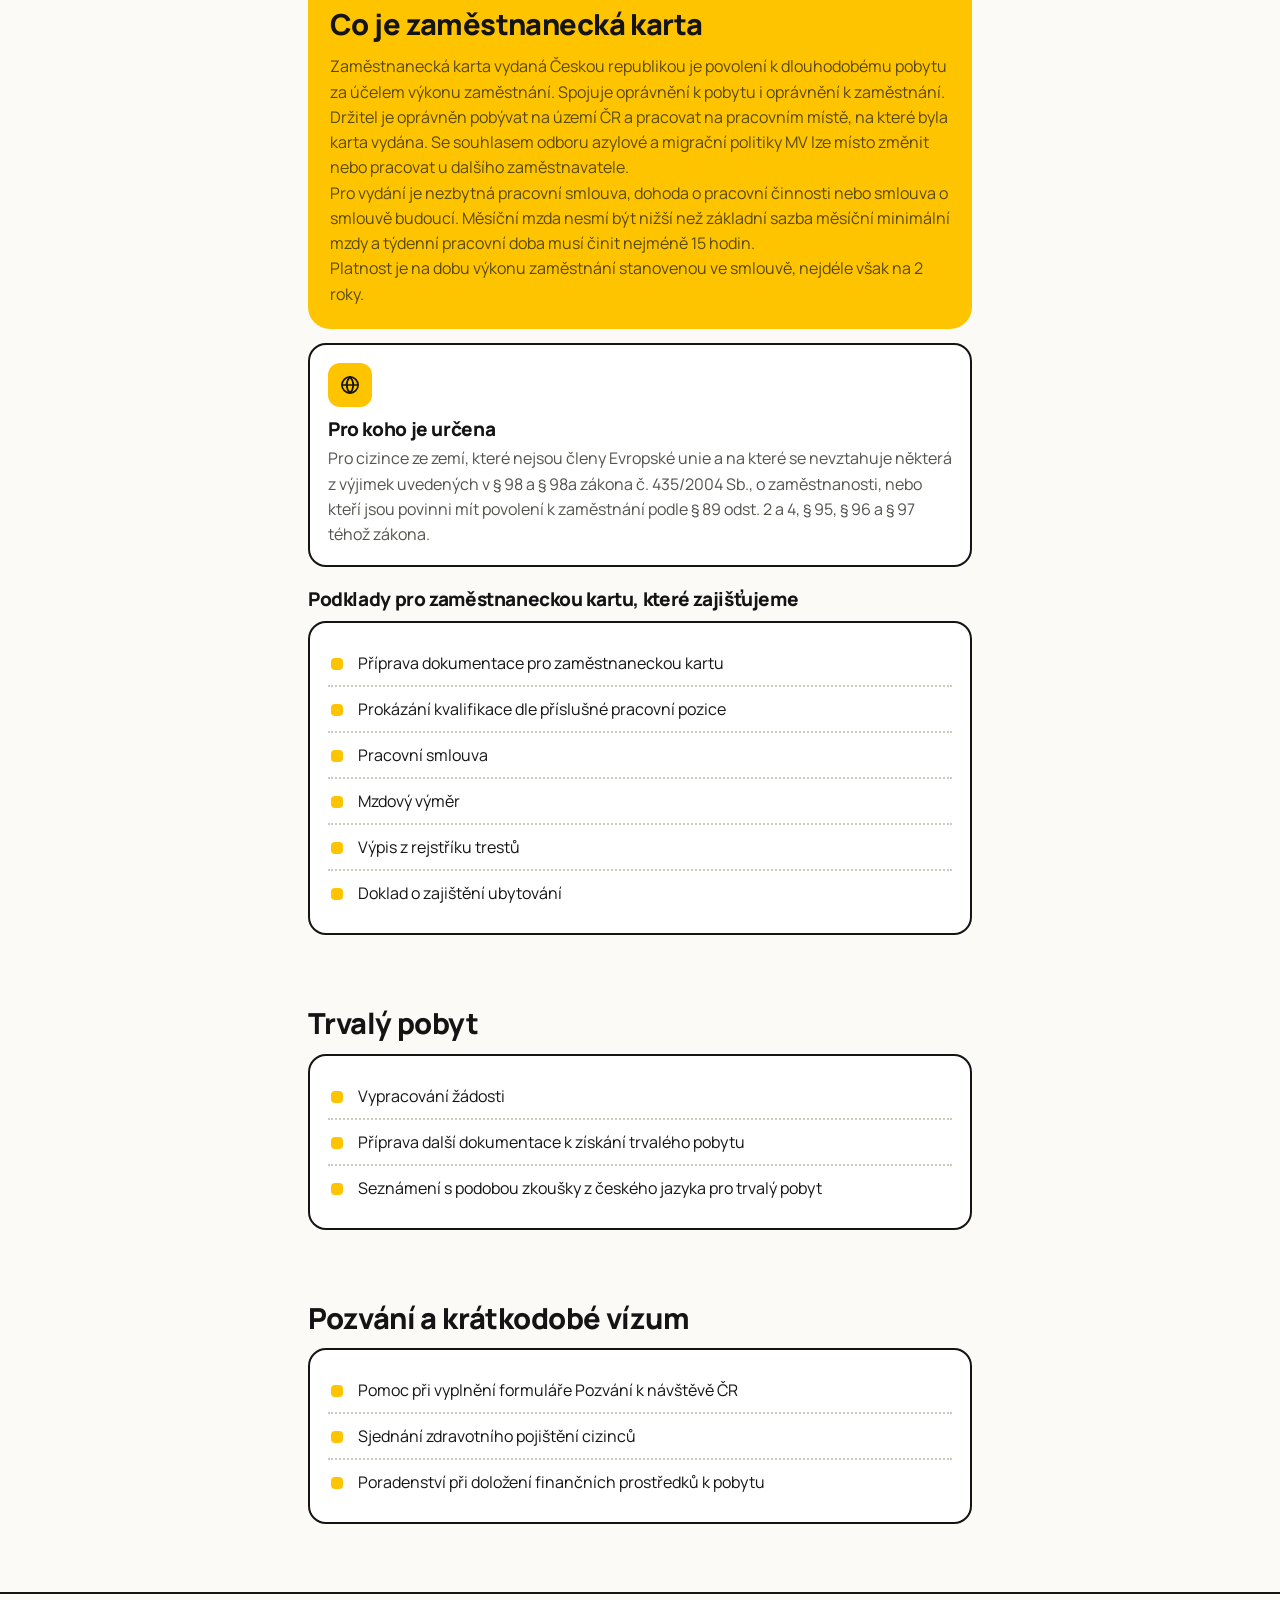
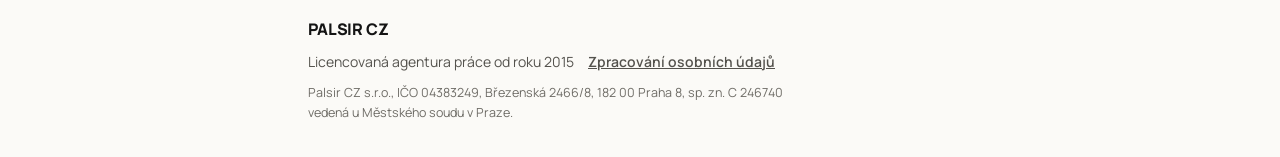
==== commit fe216e24: "Add favicon and apple-touch-icon links to HTML" ====
--- a/dokumenty.html
+++ b/dokumenty.html
@@ -3,6 +3,9 @@
 <head>
 <meta charset="utf-8">
 <meta name="viewport" content="width=device-width, initial-scale=1">
+<link rel="icon" href="favicon.ico" sizes="32x32">
+<link rel="icon" href="favicon.svg" type="image/svg+xml">
+<link rel="apple-touch-icon" href="apple-touch-icon.png">
 <title>Dokumenty pro cizince | Palsir CZ</title>
 <meta name="description" content="Zaměstnanecká karta, dlouhodobé vízum, trvalý pobyt, pozvání. Vyřízení dokumentů a doprovod na úřadech.">
 <link rel="preconnect" href="https://fonts.googleapis.com">
--- a/style.css
+++ b/style.css
@@ -282,6 +282,7 @@
 .brand-viber{color:#7360F2}
 .brand-wa{color:#25D366}
 .brand-mail{color:var(--body)}
+.brand-ig{color:#D6295E}
 .chips a:hover .brand-mail{color:#fff}
 .side-contacts .brand-wa{color:#25D366}
 .info{display:grid;gap:12px;margin-top:18px}
